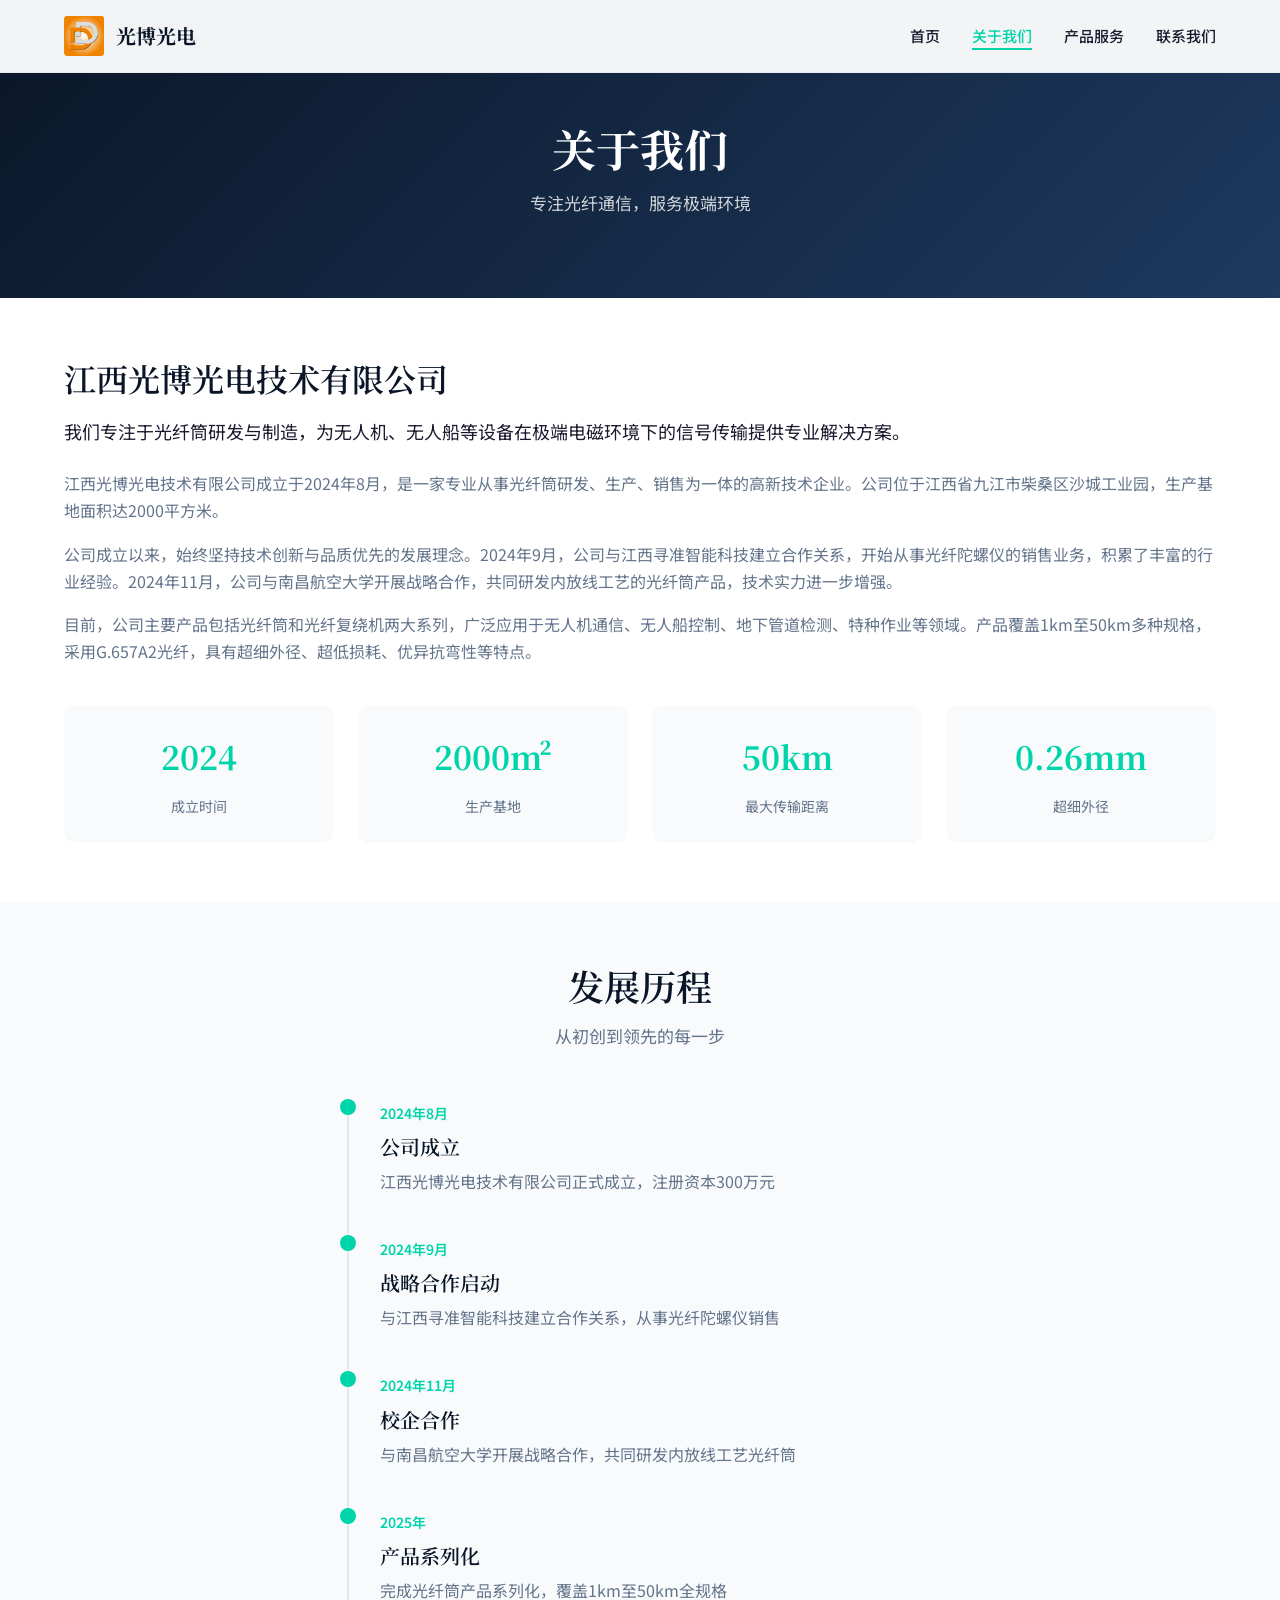
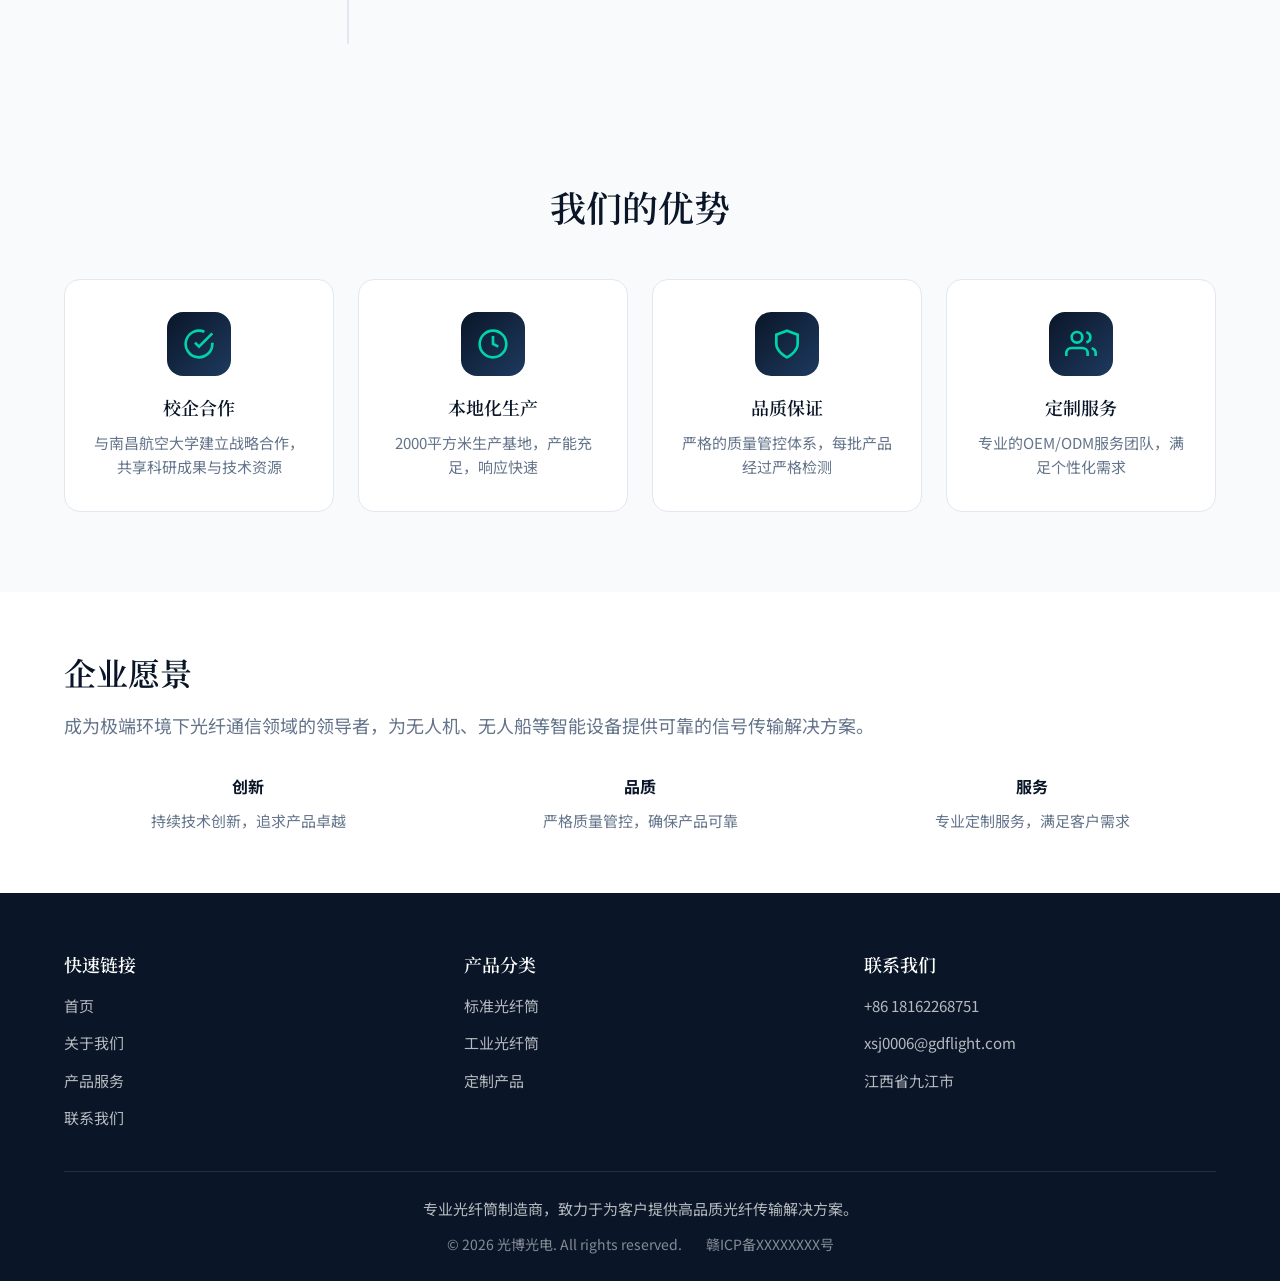
==== about.html @ c202a942 "Initial commit: 初始版本 - 包含首页、关于我们、产品服务、联系我们四个页面" ====
<!DOCTYPE html>
<html lang="zh-CN">
<head>
  <meta charset="UTF-8">
  <meta name="viewport" content="width=device-width, initial-scale=1.0">
  <title>关于我们 - 江西光博光电技术有限公司</title>
  <meta name="description" content="江西光博光电成立于2024年，专注于光纤筒研发制造，与南昌航空大学战略合作">
  <link rel="stylesheet" href="css/styles.css">
  <link rel="preconnect" href="https://fonts.googleapis.com">
  <link rel="preconnect" href="https://fonts.gstatic.com" crossorigin>
  <link href="https://fonts.googleapis.com/css2?family=Noto+Sans+SC:wght@300;400;500;700&family=Noto+Serif+SC:wght@400;600;700&display=swap" rel="stylesheet">
</head>
<body>
  <!-- 导航栏 -->
  <nav class="navbar">
    <div class="container">
      <a href="index.html" class="logo">
        <img src="image/Logo1.png" alt="光博光电" class="logo-img">
        <span class="logo-text">光博光电</span>
      </a>
      <button class="mobile-toggle" aria-label="菜单">
        <span></span>
        <span></span>
        <span></span>
      </button>
      <ul class="nav-menu">
        <li><a href="index.html" class="nav-link">首页</a></li>
        <li><a href="about.html" class="nav-link active">关于我们</a></li>
        <li><a href="products.html" class="nav-link">产品服务</a></li>
        <li><a href="contact.html" class="nav-link">联系我们</a></li>
      </ul>
    </div>
  </nav>

  <!-- 页面头部 -->
  <section class="page-header">
    <div class="container">
      <h1 class="page-title">关于我们</h1>
      <p class="page-subtitle">专注光纤通信，服务极端环境</p>
    </div>
  </section>

  <!-- 公司简介 -->
  <section class="about-intro">
    <div class="container">
      <div class="intro-content">
        <h2>江西光博光电技术有限公司</h2>
        <p class="intro-lead">我们专注于光纤筒研发与制造，为无人机、无人船等设备在极端电磁环境下的信号传输提供专业解决方案。</p>
        <div class="intro-details">
          <p>江西光博光电技术有限公司成立于2024年8月，是一家专业从事光纤筒研发、生产、销售为一体的高新技术企业。公司位于江西省九江市柴桑区沙城工业园，生产基地面积达2000平方米。</p>
          <p>公司成立以来，始终坚持技术创新与品质优先的发展理念。2024年9月，公司与江西寻准智能科技建立合作关系，开始从事光纤陀螺仪的销售业务，积累了丰富的行业经验。2024年11月，公司与南昌航空大学开展战略合作，共同研发内放线工艺的光纤筒产品，技术实力进一步增强。</p>
          <p>目前，公司主要产品包括光纤筒和光纤复绕机两大系列，广泛应用于无人机通信、无人船控制、地下管道检测、特种作业等领域。产品覆盖1km至50km多种规格，采用G.657A2光纤，具有超细外径、超低损耗、优异抗弯性等特点。</p>
        </div>
      </div>
      <div class="intro-stats">
        <div class="stat-item">
          <span class="stat-value">2024</span>
          <span class="stat-label">成立时间</span>
        </div>
        <div class="stat-item">
          <span class="stat-value">2000m²</span>
          <span class="stat-label">生产基地</span>
        </div>
        <div class="stat-item">
          <span class="stat-value">50km</span>
          <span class="stat-label">最大传输距离</span>
        </div>
        <div class="stat-item">
          <span class="stat-value">0.26mm</span>
          <span class="stat-label">超细外径</span>
        </div>
      </div>
    </div>
  </section>

  <!-- 发展历程 -->
  <section class="timeline">
    <div class="container">
      <div class="section-header">
        <h2 class="section-title">发展历程</h2>
        <p class="section-subtitle">从初创到领先的每一步</p>
      </div>
      <div class="timeline-wrapper">
        <div class="timeline-item">
          <div class="timeline-dot"></div>
          <div class="timeline-content">
            <span class="timeline-date">2024年8月</span>
            <h3>公司成立</h3>
            <p>江西光博光电技术有限公司正式成立，注册资本300万元</p>
          </div>
        </div>
        <div class="timeline-item">
          <div class="timeline-dot"></div>
          <div class="timeline-content">
            <span class="timeline-date">2024年9月</span>
            <h3>战略合作启动</h3>
            <p>与江西寻准智能科技建立合作关系，从事光纤陀螺仪销售</p>
          </div>
        </div>
        <div class="timeline-item">
          <div class="timeline-dot"></div>
          <div class="timeline-content">
            <span class="timeline-date">2024年11月</span>
            <h3>校企合作</h3>
            <p>与南昌航空大学开展战略合作，共同研发内放线工艺光纤筒</p>
          </div>
        </div>
        <div class="timeline-item">
          <div class="timeline-dot"></div>
          <div class="timeline-content">
            <span class="timeline-date">2025年</span>
            <h3>产品系列化</h3>
            <p>完成光纤筒产品系列化，覆盖1km至50km全规格</p>
          </div>
        </div>
      </div>
    </div>
  </section>

  <!-- 核心优势 -->
  <section class="about-features">
    <div class="container">
      <div class="section-header">
        <h2 class="section-title">我们的优势</h2>
      </div>
      <div class="features-grid">
        <div class="feature-card animate-on-scroll">
          <div class="feature-icon">
            <svg xmlns="http://www.w3.org/2000/svg" viewBox="0 0 24 24" fill="none" stroke="currentColor" stroke-width="2">
              <path d="M22 11.08V12a10 10 0 1 1-5.93-9.14"></path>
              <polyline points="22 4 12 14.01 9 11.01"></polyline>
            </svg>
          </div>
          <h3 class="feature-title">校企合作</h3>
          <p class="feature-desc">与南昌航空大学建立战略合作，共享科研成果与技术资源</p>
        </div>
        <div class="feature-card animate-on-scroll animate-delay-1">
          <div class="feature-icon">
            <svg xmlns="http://www.w3.org/2000/svg" viewBox="0 0 24 24" fill="none" stroke="currentColor" stroke-width="2">
              <circle cx="12" cy="12" r="10"></circle>
              <path d="M12 6v6l4 2"></path>
            </svg>
          </div>
          <h3 class="feature-title">本地化生产</h3>
          <p class="feature-desc">2000平方米生产基地，产能充足，响应快速</p>
        </div>
        <div class="feature-card animate-on-scroll animate-delay-2">
          <div class="feature-icon">
            <svg xmlns="http://www.w3.org/2000/svg" viewBox="0 0 24 24" fill="none" stroke="currentColor" stroke-width="2">
              <path d="M12 22s8-4 8-10V5l-8-3-8 3v7c0 6 8 10 8 10z"></path>
            </svg>
          </div>
          <h3 class="feature-title">品质保证</h3>
          <p class="feature-desc">严格的质量管控体系，每批产品经过严格检测</p>
        </div>
        <div class="feature-card animate-on-scroll animate-delay-3">
          <div class="feature-icon">
            <svg xmlns="http://www.w3.org/2000/svg" viewBox="0 0 24 24" fill="none" stroke="currentColor" stroke-width="2">
              <path d="M17 21v-2a4 4 0 0 0-4-4H5a4 4 0 0 0-4 4v2"></path>
              <circle cx="9" cy="7" r="4"></circle>
              <path d="M23 21v-2a4 4 0 0 0-3-3.87"></path>
              <path d="M16 3.13a4 4 0 0 1 0 7.75"></path>
            </svg>
          </div>
          <h3 class="feature-title">定制服务</h3>
          <p class="feature-desc">专业的OEM/ODM服务团队，满足个性化需求</p>
        </div>
      </div>
    </div>
  </section>

  <!-- 企业愿景 -->
  <section class="vision">
    <div class="container">
      <div class="vision-content">
        <h2>企业愿景</h2>
        <p>成为极端环境下光纤通信领域的领导者，为无人机、无人船等智能设备提供可靠的信号传输解决方案。</p>
        <div class="vision-values">
          <div class="value-item">
            <span class="value-icon">创新</span>
            <p>持续技术创新，追求产品卓越</p>
          </div>
          <div class="value-item">
            <span class="value-icon">品质</span>
            <p>严格质量管控，确保产品可靠</p>
          </div>
          <div class="value-item">
            <span class="value-icon">服务</span>
            <p>专业定制服务，满足客户需求</p>
          </div>
        </div>
      </div>
    </div>
  </section>

  <!-- 页脚 -->
  <footer class="footer">
    <div class="container">
      <div class="footer-content">
        <div class="footer-col">
          <h4 class="footer-title">快速链接</h4>
          <div class="footer-links">
            <a href="index.html">首页</a>
            <a href="about.html">关于我们</a>
            <a href="products.html">产品服务</a>
            <a href="contact.html">联系我们</a>
          </div>
        </div>
        <div class="footer-col">
          <h4 class="footer-title">产品分类</h4>
          <div class="footer-links">
            <a href="products.html">标准光纤筒</a>
            <a href="products.html">工业光纤筒</a>
            <a href="products.html">定制产品</a>
          </div>
        </div>
        <div class="footer-col">
          <h4 class="footer-title">联系我们</h4>
          <div class="footer-links">
            <a href="tel:+8618162268751">+86 18162268751</a>
            <a href="mailto:xsj0006@gdflight.com">xsj0006@gdflight.com</a>
            <span>江西省九江市</span>
          </div>
        </div>
      </div>
      <div class="footer-bottom">
        <div class="footer-desc-full">专业光纤筒制造商，致力于为客户提供高品质光纤传输解决方案。</div>
        <div class="footer-copyright">
          <span>&copy; 2026 光博光电. All rights reserved.</span>
          <span>赣ICP备XXXXXXXX号</span>
        </div>
      </div>
    </div>
  </footer>

  <script src="js/main.js"></script>
</body>
</html>
---- css/styles.css ----
/* 光博光电企业官网 - 全局样式 */
html {
  scroll-behavior: smooth;
}

:root {
  /* 色彩系统 */
  --color-primary: #0A1628;
  --color-secondary: #1E3A5F;
  --color-accent: #00D4AA;
  --color-accent-hover: #00B894;
  --color-bg: #F8FAFC;
  --color-white: #FFFFFF;
  --color-text: #1A1A2E;
  --color-text-secondary: #64748B;
  --color-border: #E2E8F0;
  
  /* 字体 */
  --font-heading: "Noto Ser SC", "Noto Serif SC", serif;
  --font-body: "Noto Sans SC", "Noto Sans SC", sans-serif;
  --font-en: "Outfit", sans-serif;
  
  /* 间距 */
  --spacing-xs: 8px;
  --spacing-sm: 16px;
  --spacing-md: 24px;
  --spacing-lg: 48px;
  --spacing-xl: 80px;
  
  /* 阴影 */
  --shadow-sm: 0 2px 8px rgba(10, 22, 40, 0.06);
  --shadow-md: 0 4px 24px rgba(10, 22, 40, 0.08);
  --shadow-lg: 0 8px 40px rgba(10, 22, 40, 0.12);
  
  /* 过渡 */
  --transition: all 0.3s ease;
}

/* 基础样式 */
* {
  margin: 0;
  padding: 0;
  box-sizing: border-box;
}

body {
  font-family: var(--font-body);
  font-size: 16px;
  line-height: 1.7;
  color: var(--color-text);
  background: var(--color-bg);
  -webkit-font-smoothing: antialiased;
  -moz-osx-font-smoothing: grayscale;
}

h1, h2, h3, h4, h5, h6 {
  font-family: var(--font-heading);
  font-weight: 600;
  line-height: 1.3;
}

a {
  text-decoration: none;
  color: inherit;
  transition: var(--transition);
}

ul {
  list-style: none;
}

img {
  max-width: 100%;
  height: auto;
}

/* 容器 */
.container {
  max-width: 1200px;
  margin: 0 auto;
  padding: 0 24px;
}

/* 导航栏 */
.navbar {
  position: fixed;
  top: 0;
  left: 0;
  right: 0;
  z-index: 1000;
  background: rgba(255, 255, 255, 0.95);
  backdrop-filter: blur(12px);
  -webkit-backdrop-filter: blur(12px);
  border-bottom: 1px solid rgba(226, 232, 240, 0.5);
  transition: var(--transition);
}

.navbar.scrolled {
  background: rgba(255, 255, 255, 0.98);
  box-shadow: var(--shadow-sm);
}

.navbar .container {
  display: flex;
  align-items: center;
  justify-content: space-between;
  height: 72px;
}

.logo {
  display: flex;
  align-items: center;
  gap: 12px;
}

.logo-img {
  width: 40px;
  height: 40px;
  object-fit: contain;
}

.logo-text {
  font-family: var(--font-heading);
  font-size: 1.25rem;
  font-weight: 700;
  color: var(--color-primary);
}

.nav-menu {
  display: flex;
  align-items: center;
  gap: 32px;
}

.nav-link {
  font-size: 0.9375rem;
  font-weight: 500;
  color: var(--color-text);
  position: relative;
  transition: var(--transition);
}

.nav-link::after {
  content: '';
  position: absolute;
  bottom: -4px;
  left: 0;
  width: 0;
  height: 2px;
  background: var(--color-accent);
  transition: var(--transition);
}

.nav-link:hover,
.nav-link.active {
  color: var(--color-accent);
}

.nav-link.active::after {
  width: 100%;
}

.mobile-toggle {
  display: none;
  flex-direction: column;
  gap: 5px;
  padding: 8px;
  background: none;
  border: none;
  cursor: pointer;
}

.mobile-toggle span {
  display: block;
  width: 24px;
  height: 2px;
  background: var(--color-text);
  transition: var(--transition);
}

/* 英雄区 */
.hero {
  position: relative;
  min-height: 100vh;
  display: flex;
  align-items: center;
  justify-content: center;
  background: linear-gradient(135deg, var(--color-primary) 0%, var(--color-secondary) 100%);
  overflow: hidden;
  padding-top: 72px;
}

.hero-bg {
  position: absolute;
  top: 0;
  left: 0;
  width: 100%;
  height: 100%;
  background-image: url("data:image/svg+xml,%3Csvg xmlns='http://www.w3.org/2000/svg' viewBox='0 0 100 100'%3E%3Ccircle cx='50' cy='50' r='1' fill='rgba(0,212,170,0.1)'/%3E%3C/svg%3E");
  background-size: 50px 50px;
  opacity: 0.5;
}

.hero .container {
  position: relative;
  z-index: 1;
  text-align: center;
}

.hero-title {
  font-family: var(--font-heading);
  font-size: 3.5rem;
  font-weight: 700;
  color: var(--color-white);
  margin-bottom: 24px;
  line-height: 1.2;
}

.hero-title span {
  color: var(--color-accent);
}

.hero-subtitle {
  font-size: 1.125rem;
  color: rgba(255, 255, 255, 0.8);
  margin-bottom: 40px;
  max-width: 600px;
  margin-left: auto;
  margin-right: auto;
}

.hero-btns {
  display: flex;
  gap: 16px;
  justify-content: center;
}

/* 按钮 */
.btn {
  display: inline-block;
  padding: 14px 32px;
  font-size: 1rem;
  font-weight: 500;
  border-radius: 8px;
  cursor: pointer;
  transition: var(--transition);
  font-family: var(--font-body);
}

.btn-primary {
  background: var(--color-accent);
  color: var(--color-white);
  border: 2px solid var(--color-accent);
}

.btn-primary:hover {
  background: var(--color-accent-hover);
  border-color: var(--color-accent-hover);
}

.btn-outline {
  background: transparent;
  color: var(--color-white);
  border: 2px solid var(--color-white);
}

.btn-outline:hover {
  background: var(--color-white);
  color: var(--color-primary);
}

/* Section 通用样式 */
section {
  padding: 80px 0;
}

.page-header {
  padding: 120px 0 80px;
  background: linear-gradient(135deg, var(--color-primary) 0%, var(--color-secondary) 100%);
  text-align: center;
}

.page-title {
  font-family: var(--font-heading);
  font-size: 2.75rem;
  font-weight: 700;
  color: var(--color-white);
  margin-bottom: 12px;
}

.page-subtitle {
  font-size: 1.0625rem;
  color: rgba(255, 255, 255, 0.8);
}

.section-header {
  text-align: center;
  margin-bottom: 48px;
}

.section-title {
  font-family: var(--font-heading);
  font-size: 2.25rem;
  color: var(--color-primary);
  margin-bottom: 12px;
}

.section-subtitle {
  font-size: 1.0625rem;
  color: var(--color-text-secondary);
}

/* 产品参数区 */
.specs-section {
  background: var(--color-white);
  padding: 60px 0;
}

.specs-grid {
  display: grid;
  grid-template-columns: repeat(4, 1fr);
  gap: 24px;
}

.spec-card {
  background: var(--color-bg);
  padding: 32px 24px;
  border-radius: 12px;
  text-align: center;
  border: 1px solid var(--color-border);
}

.spec-icon {
  width: 48px;
  height: 48px;
  margin: 0 auto 16px;
  background: linear-gradient(135deg, var(--color-accent), var(--color-accent-hover));
  border-radius: 12px;
  display: flex;
  align-items: center;
  justify-content: center;
}

.spec-icon svg {
  width: 24px;
  height: 24px;
  stroke: var(--color-white);
}

.spec-label {
  display: block;
  font-size: 0.875rem;
  color: var(--color-text-secondary);
  margin-bottom: 8px;
}

.spec-value {
  display: block;
  font-family: var(--font-heading);
  font-size: 1.5rem;
  color: var(--color-primary);
  font-weight: 600;
}

/* 核心优势 */
.features {
  background: var(--color-bg);
  padding: 80px 0;
}

.features .container {
  max-width: 1200px;
  margin: 0 auto;
  padding: 0 24px;
}

.features-section {
  background: var(--color-bg);
}

.features-grid {
  display: grid;
  grid-template-columns: repeat(4, 1fr);
  gap: 24px;
}

.feature-card {
  background: var(--color-white);
  padding: 32px 24px;
  border-radius: 16px;
  text-align: center;
  border: 1px solid var(--color-border);
  transition: var(--transition);
}

.feature-card:hover {
  transform: translateY(-4px);
  box-shadow: var(--shadow-md);
}

.feature-icon {
  width: 64px;
  height: 64px;
  margin: 0 auto 20px;
  background: linear-gradient(135deg, var(--color-primary), var(--color-secondary));
  border-radius: 16px;
  display: flex;
  align-items: center;
  justify-content: center;
}

.feature-icon svg {
  width: 32px;
  height: 32px;
  stroke: var(--color-accent);
}

.feature-title {
  font-family: var(--font-heading);
  font-size: 1.125rem;
  color: var(--color-primary);
  margin-bottom: 12px;
}

.feature-desc {
  font-size: 0.9375rem;
  color: var(--color-text-secondary);
  line-height: 1.6;
}

/* 产品系列 */
.products-section {
  background: var(--color-white);
  padding: 80px 0;
}

.products-section .container {
  max-width: 1200px;
  margin: 0 auto;
  padding: 0 24px;
}

.product-grid {
  display: grid;
  grid-template-columns: repeat(3, 1fr);
  gap: 24px;
}

.product-card {
  background: var(--color-bg);
  border-radius: 16px;
  overflow: hidden;
  border: 1px solid var(--color-border);
  transition: var(--transition);
}

.product-card:hover {
  box-shadow: var(--shadow-md);
  transform: translateY(-4px);
}

/* 产品过滤 */
.products-filter {
  background: var(--color-white);
  padding: 24px 0;
  border-bottom: 1px solid var(--color-border);
}

.filter-buttons {
  display: flex;
  gap: 12px;
  justify-content: center;
  flex-wrap: wrap;
}

.filter-btn {
  padding: 10px 24px;
  font-size: 0.9375rem;
  font-weight: 500;
  color: var(--color-text);
  background: var(--color-bg);
  border: 2px solid var(--color-border);
  border-radius: 8px;
  cursor: pointer;
  transition: var(--transition);
}

.filter-btn:hover,
.filter-btn.active {
  color: var(--color-white);
  background: var(--color-accent);
  border-color: var(--color-accent);
}

/* 产品内容 */
.products-content {
  background: var(--color-white);
  padding: 60px 0;
}

.product-category {
  margin-bottom: 60px;
}

.category-title {
  font-family: var(--font-heading);
  font-size: 1.75rem;
  color: var(--color-primary);
  margin-bottom: 8px;
}

.category-desc {
  font-size: 1rem;
  color: var(--color-text-secondary);
  margin-bottom: 32px;
}

/* 规格表格 */
.spec-table-wrapper {
  overflow-x: auto;
  margin-bottom: 32px;
}

.spec-table {
  width: 100%;
  border-collapse: collapse;
  background: var(--color-bg);
  border-radius: 12px;
  overflow: hidden;
}

.spec-table th,
.spec-table td {
  padding: 16px 20px;
  text-align: left;
  border-bottom: 1px solid var(--color-border);
}

.spec-table th {
  font-weight: 600;
  color: var(--color-primary);
  background: var(--color-white);
}

.spec-table td {
  color: var(--color-text);
}

.spec-table tr:last-child td {
  border-bottom: none;
}

.spec-table tr:hover td {
  background: rgba(0, 212, 170, 0.05);
}

/* 产品特性 */
.product-features {
  display: flex;
  gap: 24px;
  flex-wrap: wrap;
}

.feature-item {
  display: flex;
  flex-direction: column;
  gap: 4px;
  padding: 16px 24px;
  background: var(--color-bg);
  border-radius: 8px;
}

.feature-label {
  font-size: 0.8125rem;
  color: var(--color-text-secondary);
}

.feature-value {
  font-size: 0.9375rem;
  font-weight: 600;
  color: var(--color-primary);
}

/* 光端机 */
.terminal-grid {
  display: grid;
  grid-template-columns: repeat(3, 1fr);
  gap: 24px;
}

.terminal-card {
  background: var(--color-bg);
  border-radius: 16px;
  padding: 32px;
  text-align: center;
  border: 1px solid var(--color-border);
  transition: var(--transition);
}

.terminal-card:hover {
  transform: translateY(-4px);
  box-shadow: var(--shadow-md);
}

.terminal-image {
  width: 120px;
  height: 120px;
  margin: 0 auto 24px;
  background: linear-gradient(135deg, var(--color-primary), var(--color-secondary));
  border-radius: 16px;
  display: flex;
  align-items: center;
  justify-content: center;
}

.terminal-image svg {
  width: 48px;
  height: 48px;
  stroke: var(--color-accent);
}

.terminal-card h3 {
  font-family: var(--font-heading);
  font-size: 1.25rem;
  color: var(--color-primary);
  margin-bottom: 16px;
}

.terminal-specs {
  list-style: none;
  text-align: left;
}

.terminal-specs li {
  font-size: 0.9375rem;
  color: var(--color-text-secondary);
  padding: 8px 0;
  border-bottom: 1px solid var(--color-border);
  padding-left: 20px;
  position: relative;
}

.terminal-specs li::before {
  content: '';
  position: absolute;
  left: 0;
  top: 50%;
  transform: translateY(-50%);
  width: 8px;
  height: 8px;
  background: var(--color-accent);
  border-radius: 50%;
}

.terminal-specs li:last-child {
  border-bottom: none;
}

/* 定制服务 */
.custom-services {
  display: grid;
  grid-template-columns: repeat(3, 1fr);
  gap: 24px;
}

.custom-card {
  background: var(--color-bg);
  border-radius: 16px;
  padding: 32px;
  border: 1px solid var(--color-border);
}

.custom-card h3 {
  font-family: var(--font-heading);
  font-size: 1.25rem;
  color: var(--color-primary);
  margin-bottom: 24px;
}

.custom-options {
  display: flex;
  flex-direction: column;
  gap: 16px;
}

.option-item {
  display: flex;
  flex-direction: column;
  gap: 4px;
}

.option-name {
  font-weight: 600;
  color: var(--color-primary);
}

.option-desc {
  font-size: 0.875rem;
  color: var(--color-text-secondary);
}

.odm-service {
  background: linear-gradient(135deg, var(--color-primary), var(--color-secondary));
  border-radius: 16px;
  padding: 40px;
  color: var(--color-white);
  margin-top: 40px;
}

.odm-service h3 {
  font-family: var(--font-heading);
  font-size: 1.5rem;
  margin-bottom: 16px;
}

.odm-service p {
  margin-bottom: 16px;
  opacity: 0.9;
}

.odm-service ul {
  list-style: none;
}

.odm-service li {
  padding: 8px 0;
  padding-left: 24px;
  position: relative;
}

.odm-service li::before {
  content: '';
  position: absolute;
  left: 0;
  top: 50%;
  transform: translateY(-50%);
  width: 8px;
  height: 8px;
  background: var(--color-accent);
  border-radius: 50%;
}

/* 关于我们页面 */
.about-intro {
  background: var(--color-white);
  padding: 60px 0;
}

.intro-content h2 {
  font-family: var(--font-heading);
  font-size: 2rem;
  color: var(--color-primary);
  margin-bottom: 16px;
}

.intro-lead {
  font-size: 1.125rem;
  color: var(--color-text);
  margin-bottom: 24px;
}

.intro-details p {
  color: var(--color-text-secondary);
  margin-bottom: 16px;
}

.intro-stats {
  display: grid;
  grid-template-columns: repeat(4, 1fr);
  gap: 24px;
  margin-top: 40px;
}

.stat-item {
  text-align: center;
  padding: 24px;
  background: var(--color-bg);
  border-radius: 12px;
}

.stat-value {
  display: block;
  font-family: var(--font-heading);
  font-size: 2rem;
  font-weight: 700;
  color: var(--color-accent);
  margin-bottom: 8px;
}

.stat-label {
  font-size: 0.875rem;
  color: var(--color-text-secondary);
}

/* 发展历程 */
.timeline {
  background: var(--color-bg);
  padding: 60px 0;
}

.timeline-wrapper {
  position: relative;
  max-width: 600px;
  margin: 0 auto;
}

.timeline-item {
  position: relative;
  padding-left: 40px;
  padding-bottom: 40px;
}

.timeline-dot {
  position: absolute;
  left: 0;
  top: 0;
  width: 16px;
  height: 16px;
  background: var(--color-accent);
  border-radius: 50%;
  z-index: 1;
}

.timeline-wrapper::before {
  content: '';
  position: absolute;
  left: 7px;
  top: 0;
  bottom: 0;
  width: 2px;
  background: var(--color-border);
}

.timeline-date {
  font-size: 0.875rem;
  color: var(--color-accent);
  font-weight: 600;
}

.timeline-content h3 {
  font-family: var(--font-heading);
  font-size: 1.25rem;
  color: var(--color-primary);
  margin: 8px 0;
}

.timeline-content p {
  color: var(--color-text-secondary);
}

/* 企业愿景 */
.vision {
  background: var(--color-white);
  padding: 60px 0;
}

.vision-content h2 {
  font-family: var(--font-heading);
  font-size: 2rem;
  color: var(--color-primary);
  margin-bottom: 16px;
}

.vision-content > p {
  font-size: 1.125rem;
  color: var(--color-text-secondary);
  margin-bottom: 32px;
}

.vision-values {
  display: grid;
  grid-template-columns: repeat(3, 1fr);
  gap: 24px;
}

.value-item {
  text-align: center;
}

.value-icon {
  display: inline-block;
  font-size: 1rem;
  font-weight: 700;
  color: var(--color-primary);
  margin-bottom: 8px;
}

.value-item p {
  color: var(--color-text-secondary);
  font-size: 0.9375rem;
}

/* 联系页面 */
.contact-section {
  padding: 60px 0;
  background: var(--color-bg);
}

.contact-grid {
  display: grid;
  grid-template-columns: repeat(3, 1fr);
  gap: 24px;
  margin-bottom: 48px;
}

.contact-card {
  background: var(--color-white);
  padding: 32px;
  border-radius: 16px;
  text-align: center;
  box-shadow: var(--shadow-sm);
  transition: var(--transition);
}

.contact-card:hover {
  transform: translateY(-4px);
  box-shadow: var(--shadow-md);
}

.contact-icon {
  width: 60px;
  height: 60px;
  margin: 0 auto 16px;
  background: linear-gradient(135deg, var(--color-accent), var(--color-accent-hover));
  border-radius: 12px;
  display: flex;
  align-items: center;
  justify-content: center;
}

.contact-icon svg {
  width: 28px;
  height: 28px;
  stroke: var(--color-primary);
}

.contact-label {
  font-size: 0.875rem;
  color: var(--color-text-secondary);
  margin-bottom: 6px;
}

.contact-value {
  font-size: 1.0625rem;
  font-weight: 600;
  color: var(--color-primary);
}

.contact-value a:hover {
  color: var(--color-accent);
}

/* 表单区域 */
.form-section {
  padding: 60px 0;
  background: var(--color-white);
}

.form-content {
  display: grid;
  grid-template-columns: 1fr 1.2fr;
  gap: 48px;
}

.form-info h2 {
  font-family: var(--font-heading);
  font-size: 2rem;
  font-weight: 700;
  color: var(--color-primary);
  margin-bottom: 24px;
}

.form-info p {
  font-size: 1rem;
  color: var(--color-text-secondary);
  line-height: 1.8;
  margin-bottom: 24px;
}

.form-info ul {
  list-style: none;
}

.form-info li {
  display: flex;
  align-items: flex-start;
  gap: 10px;
  font-size: 0.9375rem;
  color: var(--color-text-secondary);
  margin-bottom: 16px;
}

.form-info li svg {
  width: 20px;
  height: 20px;
  stroke: var(--color-accent);
  flex-shrink: 0;
  margin-top: 2px;
}

.contact-form {
  background: var(--color-bg);
  padding: 32px;
  border-radius: 16px;
}

.form-group {
  margin-bottom: 20px;
}

.form-label {
  display: block;
  font-size: 0.9375rem;
  font-weight: 600;
  color: var(--color-primary);
  margin-bottom: 8px;
}

.form-label span {
  color: #e53e3e;
}

.form-input,
.form-textarea {
  width: 100%;
  padding: 14px 16px;
  font-size: 1rem;
  color: var(--color-text);
  background: var(--color-white);
  border: 2px solid var(--color-border);
  border-radius: 8px;
  transition: var(--transition);
  font-family: var(--font-body);
}

.form-input:focus,
.form-textarea:focus {
  outline: none;
  border-color: var(--color-accent);
}

.form-textarea {
  min-height: 140px;
  resize: vertical;
}

.form-submit {
  width: 100%;
  padding: 16px;
  font-size: 1rem;
  font-weight: 600;
  background: var(--color-accent);
  color: var(--color-primary);
  border: none;
  border-radius: 8px;
  cursor: pointer;
  transition: var(--transition);
}

.form-submit:hover {
  background: var(--color-accent-hover);
}

/* 地图区域 */
.map-section {
  padding: 60px 0;
  background: var(--color-bg);
  text-align: center;
}

.map-placeholder {
  height: 360px;
  background: linear-gradient(135deg, var(--color-primary), var(--color-secondary));
  border-radius: 16px;
  display: flex;
  align-items: center;
  justify-content: center;
  position: relative;
  overflow: hidden;
}

.map-placeholder svg {
  width: 80px;
  height: 80px;
  stroke: var(--color-accent);
  opacity: 0.7;
  position: relative;
  z-index: 1;
}

.map-text {
  position: relative;
  z-index: 1;
  text-align: center;
}

.map-text p {
  font-size: 1rem;
  color: rgba(255, 255, 255, 0.9);
  margin-top: 12px;
}

.product-image {
  height: 200px;
  background: linear-gradient(135deg, var(--color-primary), var(--color-secondary));
  display: flex;
  align-items: center;
  justify-content: center;
}

.product-image svg {
  width: 64px;
  height: 64px;
  stroke: var(--color-accent);
  opacity: 0.8;
}

.product-info {
  padding: 24px;
}

.product-info h3 {
  font-family: var(--font-heading);
  font-size: 1.25rem;
  color: var(--color-primary);
  margin-bottom: 8px;
}

.product-info p {
  font-size: 0.9375rem;
  color: var(--color-text-secondary);
}

/* 应用场景 */
.applications-section {
  background: var(--color-bg);
  padding: 80px 0;
}

.applications-section .container {
  max-width: 1200px;
  margin: 0 auto;
  padding: 0 24px;
}

.app-grid {
  display: grid;
  grid-template-columns: repeat(4, 1fr);
  gap: 24px;
}

.app-item {
  position: relative;
  height: 240px;
  border-radius: 16px;
  overflow: hidden;
  display: flex;
  align-items: flex-end;
  padding: 24px;
  background: linear-gradient(135deg, var(--color-primary), var(--color-secondary));
  transition: var(--transition);
}

.app-item::before {
  content: '';
  position: absolute;
  top: 0;
  left: 0;
  right: 0;
  bottom: 0;
  background: linear-gradient(to top, rgba(10, 22, 40, 0.9), transparent);
}

.app-item .app-content {
  position: relative;
  z-index: 1;
}

.app-item h3 {
  font-family: var(--font-heading);
  font-size: 1.375rem;
  color: var(--color-white);
  margin-bottom: 8px;
}

.app-item p {
  font-size: 0.9375rem;
  color: rgba(255, 255, 255, 0.7);
}

.app-icon {
  width: 48px;
  height: 48px;
  margin-bottom: 16px;
}

.app-icon svg {
  width: 48px;
  height: 48px;
  stroke: var(--color-accent);
}

/* CTA 区 */
.cta {
  background: linear-gradient(135deg, var(--color-primary), var(--color-secondary));
  color: var(--color-white);
  text-align: center;
}

.cta h2 {
  font-family: var(--font-heading);
  font-size: 2.25rem;
  margin-bottom: 16px;
}

.cta p {
  font-size: 1.0625rem;
  opacity: 0.9;
  margin-bottom: 32px;
}

/* 页脚标题 */
.footer-title {
  font-family: var(--font-heading);
  font-size: 1.125rem;
  margin-bottom: 16px;
  color: var(--color-white);
}

.cta-title {
  font-family: var(--font-heading);
  font-size: 2.25rem;
  margin-bottom: 16px;
  color: var(--color-white);
}

.cta .btn-outline {
  border-color: var(--color-white);
  color: var(--color-white);
}

.cta .btn-outline:hover {
  background: var(--color-white);
  color: var(--color-primary);
}

/* 页脚 */
.footer {
  background: var(--color-primary);
  color: var(--color-white);
  padding: 60px 0 0;
}

.footer-content {
  display: grid;
  grid-template-columns: repeat(3, 1fr);
  gap: 48px;
  margin-bottom: 40px;
}

.footer-col h4 {
  font-family: var(--font-heading);
  font-size: 1.125rem;
  margin-bottom: 16px;
}

.footer-col .footer-links {
  display: flex;
  flex-direction: column;
  gap: 12px;
}

.footer-col .footer-links a,
.footer-col .footer-links span {
  font-size: 0.9375rem;
  color: rgba(255, 255, 255, 0.7);
}

.footer-col .footer-links a:hover {
  color: var(--color-accent);
}

.footer-bottom {
  border-top: 1px solid rgba(255, 255, 255, 0.1);
  padding: 24px 0;
  text-align: center;
}

.footer-desc-full {
  font-size: 0.9375rem;
  color: rgba(255, 255, 255, 0.7);
  margin-bottom: 12px;
}

.footer-copyright {
  display: flex;
  justify-content: center;
  gap: 24px;
}

.footer-copyright span {
  font-size: 0.875rem;
  color: rgba(255, 255, 255, 0.5);
}

/* 动画 */
.animate-on-scroll {
  opacity: 1;
  transform: translateY(0);
  transition: opacity 0.6s ease, transform 0.6s ease;
}

.animate-on-scroll.animated {
  opacity: 1;
  transform: translateY(0);
}

.animate-delay-1 { transition-delay: 0.1s; }
.animate-delay-2 { transition-delay: 0.2s; }
.animate-delay-3 { transition-delay: 0.3s; }
.animate-delay-4 { transition-delay: 0.4s; }

/* 响应式 */
@media (max-width: 1024px) {
  .specs-grid,
  .features-grid {
    grid-template-columns: repeat(2, 1fr);
  }
  
  .product-grid,
  .app-grid {
    grid-template-columns: repeat(2, 1fr);
  }
  
  .footer-content {
    grid-template-columns: repeat(2, 1fr);
  }
}

@media (max-width: 768px) {
  .hero-title {
    font-size: 2.5rem;
  }
  
  .mobile-toggle {
    display: flex;
  }
  
  .nav-menu {
    display: none;
    position: absolute;
    top: 72px;
    left: 0;
    right: 0;
    background: var(--color-white);
    flex-direction: column;
    padding: 24px;
    gap: 16px;
    border-bottom: 1px solid var(--color-border);
  }
  
  .nav-menu.active {
    display: flex;
  }
  
  .specs-grid,
  .features-grid,
  .product-grid,
  .app-grid,
  .footer-content {
    grid-template-columns: 1fr;
  }
  
  .hero-btns {
    flex-direction: column;
    align-items: center;
  }
  
  .footer-copyright {
    flex-direction: column;
    gap: 8px;
  }
}
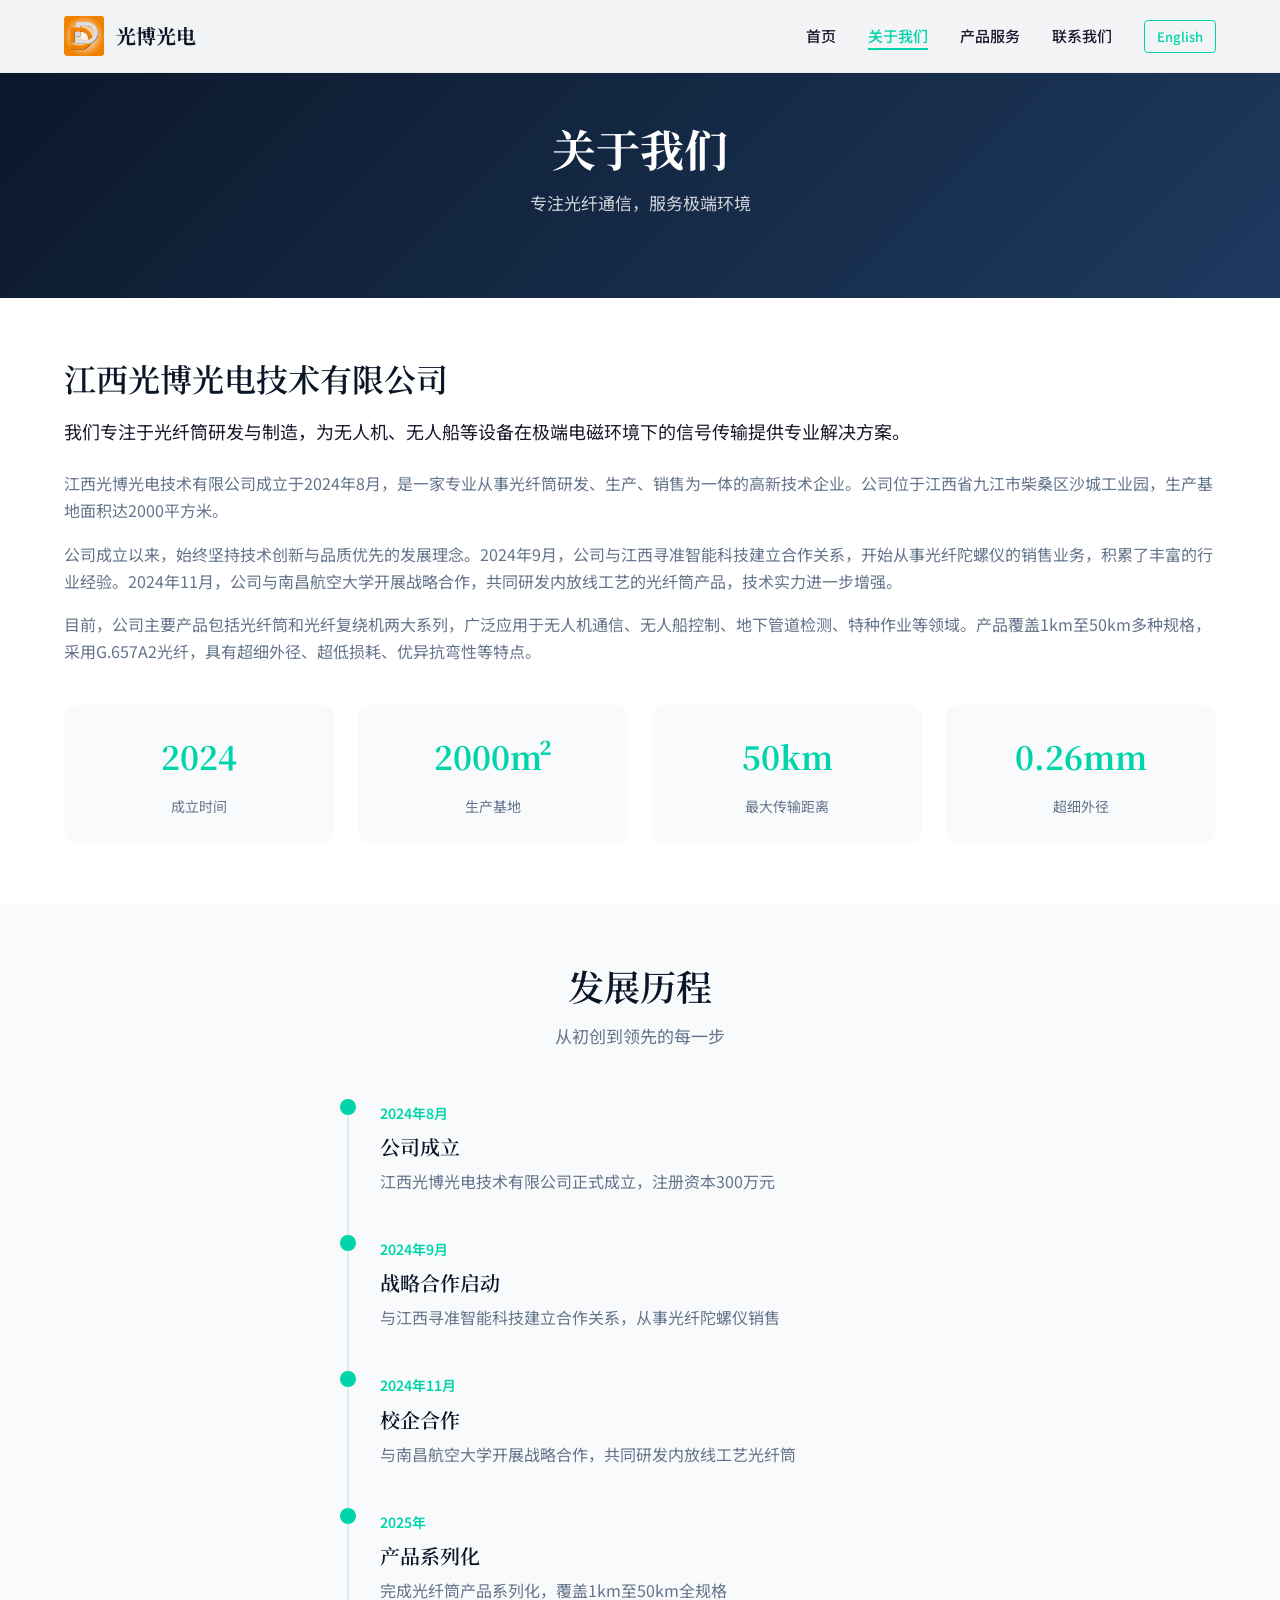
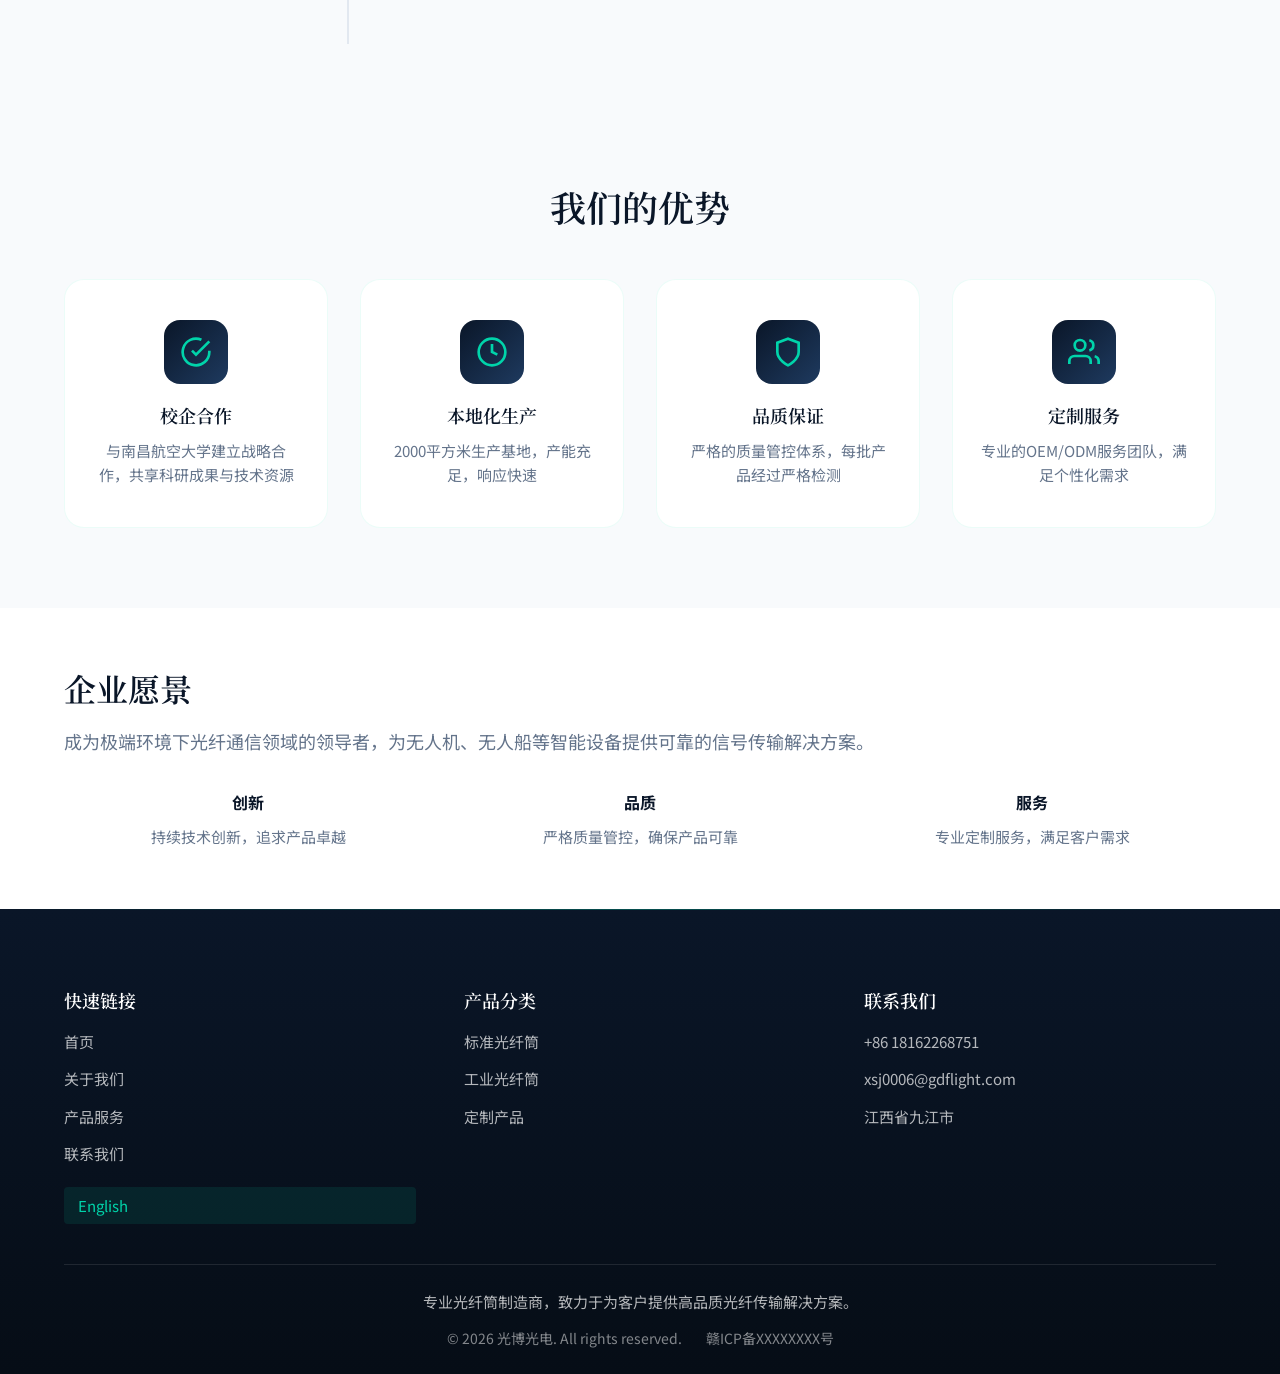
==== commit 5c212538: "优化网站视觉设计并添加中英文双语版本 - 升级CSS样式：英雄区、产品参数、核心优势、产品系列、CTA、页脚 - 添加动态光晕和科技网格背景 - 增强卡片悬停效果和动画 - 新增4个英文版本页面(in" ====
--- a/about.html
+++ b/about.html
@@ -8,7 +8,7 @@
   <link rel="stylesheet" href="css/styles.css">
   <link rel="preconnect" href="https://fonts.googleapis.com">
   <link rel="preconnect" href="https://fonts.gstatic.com" crossorigin>
-  <link href="https://fonts.googleapis.com/css2?family=Noto+Sans+SC:wght@300;400;500;700&family=Noto+Serif+SC:wght@400;600;700&display=swap" rel="stylesheet">
+  <link href="https://fonts.googleapis.com/css2?family=Noto+Sans+SC:wght@300;400;500;700&family=Noto+Serif+SC:wght@400;600;700&family=Outfit:wght@400;500;600;700&display=swap" rel="stylesheet">
 </head>
 <body>
   <!-- 导航栏 -->
@@ -28,6 +28,7 @@
         <li><a href="about.html" class="nav-link active">关于我们</a></li>
         <li><a href="products.html" class="nav-link">产品服务</a></li>
         <li><a href="contact.html" class="nav-link">联系我们</a></li>
+        <li><a href="about_en.html" class="nav-link lang-switch">English</a></li>
       </ul>
     </div>
   </nav>
@@ -204,6 +205,7 @@
             <a href="about.html">关于我们</a>
             <a href="products.html">产品服务</a>
             <a href="contact.html">联系我们</a>
+            <a href="about_en.html" class="lang-link">English</a>
           </div>
         </div>
         <div class="footer-col">
--- a/css/styles.css
+++ b/css/styles.css
@@ -16,8 +16,8 @@
   --color-border: #E2E8F0;
   
   /* 字体 */
-  --font-heading: "Noto Ser SC", "Noto Serif SC", serif;
-  --font-body: "Noto Sans SC", "Noto Sans SC", sans-serif;
+  --font-heading: "Noto Serif SC", serif;
+  --font-body: "Noto Sans SC", sans-serif;
   --font-en: "Outfit", sans-serif;
   
   /* 间距 */
@@ -160,6 +160,19 @@
   width: 100%;
 }
 
+.lang-switch {
+  padding: 6px 12px;
+  border: 1px solid var(--color-accent);
+  border-radius: 4px;
+  font-size: 0.8125rem;
+  color: var(--color-accent) !important;
+}
+
+.lang-switch:hover {
+  background: var(--color-accent);
+  color: var(--color-white) !important;
+}
+
 .mobile-toggle {
   display: none;
   flex-direction: column;
@@ -178,6 +191,18 @@
   transition: var(--transition);
 }
 
+.mobile-toggle.active span:nth-child(1) {
+  transform: rotate(45deg) translate(5px, 5px);
+}
+
+.mobile-toggle.active span:nth-child(2) {
+  opacity: 0;
+}
+
+.mobile-toggle.active span:nth-child(3) {
+  transform: rotate(-45deg) translate(5px, -5px);
+}
+
 /* 英雄区 */
 .hero {
   position: relative;
@@ -185,7 +210,7 @@
   display: flex;
   align-items: center;
   justify-content: center;
-  background: linear-gradient(135deg, var(--color-primary) 0%, var(--color-secondary) 100%);
+  background: linear-gradient(135deg, var(--color-primary) 0%, var(--color-secondary) 50%, #0f2847 100%);
   overflow: hidden;
   padding-top: 72px;
 }
@@ -196,9 +221,44 @@
   left: 0;
   width: 100%;
   height: 100%;
-  background-image: url("data:image/svg+xml,%3Csvg xmlns='http://www.w3.org/2000/svg' viewBox='0 0 100 100'%3E%3Ccircle cx='50' cy='50' r='1' fill='rgba(0,212,170,0.1)'/%3E%3C/svg%3E");
-  background-size: 50px 50px;
-  opacity: 0.5;
+  background-image: 
+    radial-gradient(ellipse 80% 50% at 50% -20%, rgba(0, 212, 170, 0.15), transparent),
+    radial-gradient(ellipse 60% 40% at 80% 50%, rgba(0, 180, 216, 0.1), transparent),
+    url("data:image/svg+xml,%3Csvg xmlns='http://www.w3.org/2000/svg' viewBox='0 0 100 100'%3E%3Ccircle cx='50' cy='50' r='1' fill='rgba(0,212,170,0.15)'/%3E%3C/svg%3E");
+  background-size: 50px 50px, cover, 50px 50px;
+  opacity: 1;
+}
+
+/* 科技网格线 */
+.hero-bg::before {
+  content: '';
+  position: absolute;
+  top: 0;
+  left: 0;
+  right: 0;
+  bottom: 0;
+  background-image: 
+    linear-gradient(rgba(0, 212, 170, 0.03) 1px, transparent 1px),
+    linear-gradient(90deg, rgba(0, 212, 170, 0.03) 1px, transparent 1px);
+  background-size: 60px 60px;
+}
+
+/* 光晕动画 */
+.hero-bg::after {
+  content: '';
+  position: absolute;
+  top: 50%;
+  left: 50%;
+  width: 600px;
+  height: 600px;
+  transform: translate(-50%, -50%);
+  background: radial-gradient(circle, rgba(0, 212, 170, 0.08) 0%, transparent 70%);
+  animation: pulse-glow 8s ease-in-out infinite;
+}
+
+@keyframes pulse-glow {
+  0%, 100% { transform: translate(-50%, -50%) scale(1); opacity: 0.5; }
+  50% { transform: translate(-50%, -50%) scale(1.2); opacity: 0.8; }
 }
 
 .hero .container {
@@ -222,7 +282,7 @@
 
 .hero-subtitle {
   font-size: 1.125rem;
-  color: rgba(255, 255, 255, 0.8);
+  color: rgba(255, 255, 255, 0.9);
   margin-bottom: 40px;
   max-width: 600px;
   margin-left: auto;
@@ -312,8 +372,19 @@
 
 /* 产品参数区 */
 .specs-section {
-  background: var(--color-white);
-  padding: 60px 0;
+  background: linear-gradient(180deg, var(--color-white) 0%, var(--color-bg) 100%);
+  padding: 80px 0;
+  position: relative;
+}
+
+.specs-section::before {
+  content: '';
+  position: absolute;
+  top: 0;
+  left: 0;
+  right: 0;
+  height: 1px;
+  background: linear-gradient(90deg, transparent, var(--color-accent), transparent);
 }
 
 .specs-grid {
@@ -323,11 +394,37 @@
 }
 
 .spec-card {
-  background: var(--color-bg);
-  padding: 32px 24px;
-  border-radius: 12px;
+  background: var(--color-white);
+  padding: 40px 24px;
+  border-radius: 16px;
   text-align: center;
-  border: 1px solid var(--color-border);
+  border: 1px solid rgba(0, 212, 170, 0.1);
+  box-shadow: 0 4px 24px rgba(10, 22, 40, 0.04);
+  transition: all 0.4s cubic-bezier(0.4, 0, 0.2, 1);
+  position: relative;
+  overflow: hidden;
+}
+
+.spec-card::before {
+  content: '';
+  position: absolute;
+  top: 0;
+  left: 0;
+  right: 0;
+  height: 3px;
+  background: linear-gradient(90deg, var(--color-accent), var(--color-accent-hover));
+  transform: scaleX(0);
+  transition: transform 0.4s ease;
+}
+
+.spec-card:hover {
+  transform: translateY(-8px);
+  box-shadow: 0 12px 40px rgba(0, 212, 170, 0.15);
+  border-color: rgba(0, 212, 170, 0.3);
+}
+
+.spec-card:hover::before {
+  transform: scaleX(1);
 }
 
 .spec-icon {
@@ -364,8 +461,8 @@
 
 /* 核心优势 */
 .features {
-  background: var(--color-bg);
-  padding: 80px 0;
+  background: linear-gradient(180deg, var(--color-white) 0%, var(--color-bg) 100%);
+  padding: 100px 0;
 }
 
 .features .container {
@@ -381,21 +478,40 @@
 .features-grid {
   display: grid;
   grid-template-columns: repeat(4, 1fr);
-  gap: 24px;
+  gap: 32px;
 }
 
 .feature-card {
   background: var(--color-white);
-  padding: 32px 24px;
-  border-radius: 16px;
+  padding: 40px 28px;
+  border-radius: 20px;
   text-align: center;
-  border: 1px solid var(--color-border);
-  transition: var(--transition);
+  border: 1px solid rgba(0, 212, 170, 0.08);
+  transition: all 0.4s cubic-bezier(0.4, 0, 0.2, 1);
+  position: relative;
+  overflow: hidden;
+}
+
+.feature-card::after {
+  content: '';
+  position: absolute;
+  bottom: 0;
+  left: 0;
+  right: 0;
+  height: 3px;
+  background: linear-gradient(90deg, var(--color-accent), var(--color-accent-hover));
+  transform: scaleX(0);
+  transition: transform 0.4s ease;
 }
 
 .feature-card:hover {
-  transform: translateY(-4px);
-  box-shadow: var(--shadow-md);
+  transform: translateY(-8px);
+  box-shadow: 0 20px 60px rgba(0, 212, 170, 0.1);
+  border-color: rgba(0, 212, 170, 0.2);
+}
+
+.feature-card:hover::after {
+  transform: scaleX(1);
 }
 
 .feature-icon {
@@ -430,8 +546,8 @@
 
 /* 产品系列 */
 .products-section {
-  background: var(--color-white);
-  padding: 80px 0;
+  background: linear-gradient(180deg, var(--color-bg) 0%, var(--color-white) 100%);
+  padding: 100px 0;
 }
 
 .products-section .container {
@@ -443,20 +559,21 @@
 .product-grid {
   display: grid;
   grid-template-columns: repeat(3, 1fr);
-  gap: 24px;
+  gap: 32px;
 }
 
 .product-card {
-  background: var(--color-bg);
-  border-radius: 16px;
+  background: var(--color-white);
+  border-radius: 20px;
   overflow: hidden;
-  border: 1px solid var(--color-border);
-  transition: var(--transition);
+  border: 1px solid rgba(0, 212, 170, 0.08);
+  transition: all 0.4s cubic-bezier(0.4, 0, 0.2, 1);
 }
 
 .product-card:hover {
-  box-shadow: var(--shadow-md);
-  transform: translateY(-4px);
+  box-shadow: 0 20px 60px rgba(0, 212, 170, 0.12);
+  transform: translateY(-8px);
+  border-color: rgba(0, 212, 170, 0.25);
 }
 
 /* 产品过滤 */
@@ -1101,18 +1218,31 @@
 }
 
 .product-image {
-  height: 200px;
+  height: 220px;
   background: linear-gradient(135deg, var(--color-primary), var(--color-secondary));
   display: flex;
   align-items: center;
   justify-content: center;
+  position: relative;
+  overflow: hidden;
+}
+
+.product-image::after {
+  content: '';
+  position: absolute;
+  top: 0;
+  left: 0;
+  right: 0;
+  bottom: 0;
+  background: linear-gradient(180deg, transparent 50%, rgba(0, 0, 0, 0.3) 100%);
 }
 
 .product-image svg {
   width: 64px;
   height: 64px;
   stroke: var(--color-accent);
-  opacity: 0.8;
+  opacity: 0.9;
+  filter: drop-shadow(0 0 20px rgba(0, 212, 170, 0.5));
 }
 
 .product-info {
@@ -1151,14 +1281,14 @@
 
 .app-item {
   position: relative;
-  height: 240px;
-  border-radius: 16px;
+  height: 280px;
+  border-radius: 20px;
   overflow: hidden;
   display: flex;
   align-items: flex-end;
-  padding: 24px;
+  padding: 28px;
   background: linear-gradient(135deg, var(--color-primary), var(--color-secondary));
-  transition: var(--transition);
+  transition: all 0.4s cubic-bezier(0.4, 0, 0.2, 1);
 }
 
 .app-item::before {
@@ -1171,6 +1301,15 @@
   background: linear-gradient(to top, rgba(10, 22, 40, 0.9), transparent);
 }
 
+.app-item:hover {
+  transform: translateY(-8px) scale(1.02);
+  box-shadow: 0 24px 60px rgba(0, 212, 170, 0.2);
+}
+
+.app-item:hover .app-icon svg {
+  transform: scale(1.1);
+}
+
 .app-item .app-content {
   position: relative;
   z-index: 1;
@@ -1198,25 +1337,48 @@
   width: 48px;
   height: 48px;
   stroke: var(--color-accent);
+  transition: transform 0.4s ease;
 }
 
 /* CTA 区 */
 .cta {
-  background: linear-gradient(135deg, var(--color-primary), var(--color-secondary));
+  background: linear-gradient(135deg, var(--color-primary) 0%, var(--color-secondary) 50%, #0f2847 100%);
   color: var(--color-white);
   text-align: center;
+  position: relative;
+  overflow: hidden;
+}
+
+.cta::before {
+  content: '';
+  position: absolute;
+  top: 0;
+  left: 0;
+  right: 0;
+  bottom: 0;
+  background: 
+    radial-gradient(circle at 20% 50%, rgba(0, 212, 170, 0.1) 0%, transparent 50%),
+    radial-gradient(circle at 80% 50%, rgba(0, 180, 216, 0.08) 0%, transparent 50%);
+}
+
+.cta > .container {
+  position: relative;
+  z-index: 1;
 }
 
 .cta h2 {
   font-family: var(--font-heading);
-  font-size: 2.25rem;
+  font-size: 2.5rem;
   margin-bottom: 16px;
 }
 
 .cta p {
-  font-size: 1.0625rem;
-  opacity: 0.9;
+  font-size: 1.125rem;
+  color: rgba(255, 255, 255, 0.85);
   margin-bottom: 32px;
+  max-width: 600px;
+  margin-left: auto;
+  margin-right: auto;
 }
 
 /* 页脚标题 */
@@ -1246,9 +1408,20 @@
 
 /* 页脚 */
 .footer {
-  background: var(--color-primary);
+  background: linear-gradient(180deg, var(--color-primary) 0%, #060d16 100%);
   color: var(--color-white);
-  padding: 60px 0 0;
+  padding: 80px 0 0;
+  position: relative;
+}
+
+.footer::before {
+  content: '';
+  position: absolute;
+  top: 0;
+  left: 0;
+  right: 0;
+  height: 1px;
+  background: linear-gradient(90deg, transparent, rgba(0, 212, 170, 0.3), transparent);
 }
 
 .footer-content {
@@ -1280,6 +1453,23 @@
   color: var(--color-accent);
 }
 
+.lang-link {
+  display: inline-flex;
+  align-items: center;
+  gap: 6px;
+  padding: 6px 14px;
+  background: rgba(0, 212, 170, 0.1);
+  border-radius: 4px;
+  font-size: 0.875rem;
+  color: var(--color-accent) !important;
+  margin-top: 8px;
+}
+
+.lang-link:hover {
+  background: var(--color-accent);
+  color: var(--color-white) !important;
+}
+
 .footer-bottom {
   border-top: 1px solid rgba(255, 255, 255, 0.1);
   padding: 24px 0;
@@ -1305,14 +1495,29 @@
 
 /* 动画 */
 .animate-on-scroll {
-  opacity: 1;
-  transform: translateY(0);
+  opacity: 0;
+  transform: translateY(30px);
   transition: opacity 0.6s ease, transform 0.6s ease;
 }
 
 .animate-on-scroll.animated {
   opacity: 1;
   transform: translateY(0);
+}
+
+.animate-fade-in-up {
+  animation: fadeInUp 0.6s ease forwards;
+}
+
+@keyframes fadeInUp {
+  from {
+    opacity: 0;
+    transform: translateY(30px);
+  }
+  to {
+    opacity: 1;
+    transform: translateY(0);
+  }
 }
 
 .animate-delay-1 { transition-delay: 0.1s; }
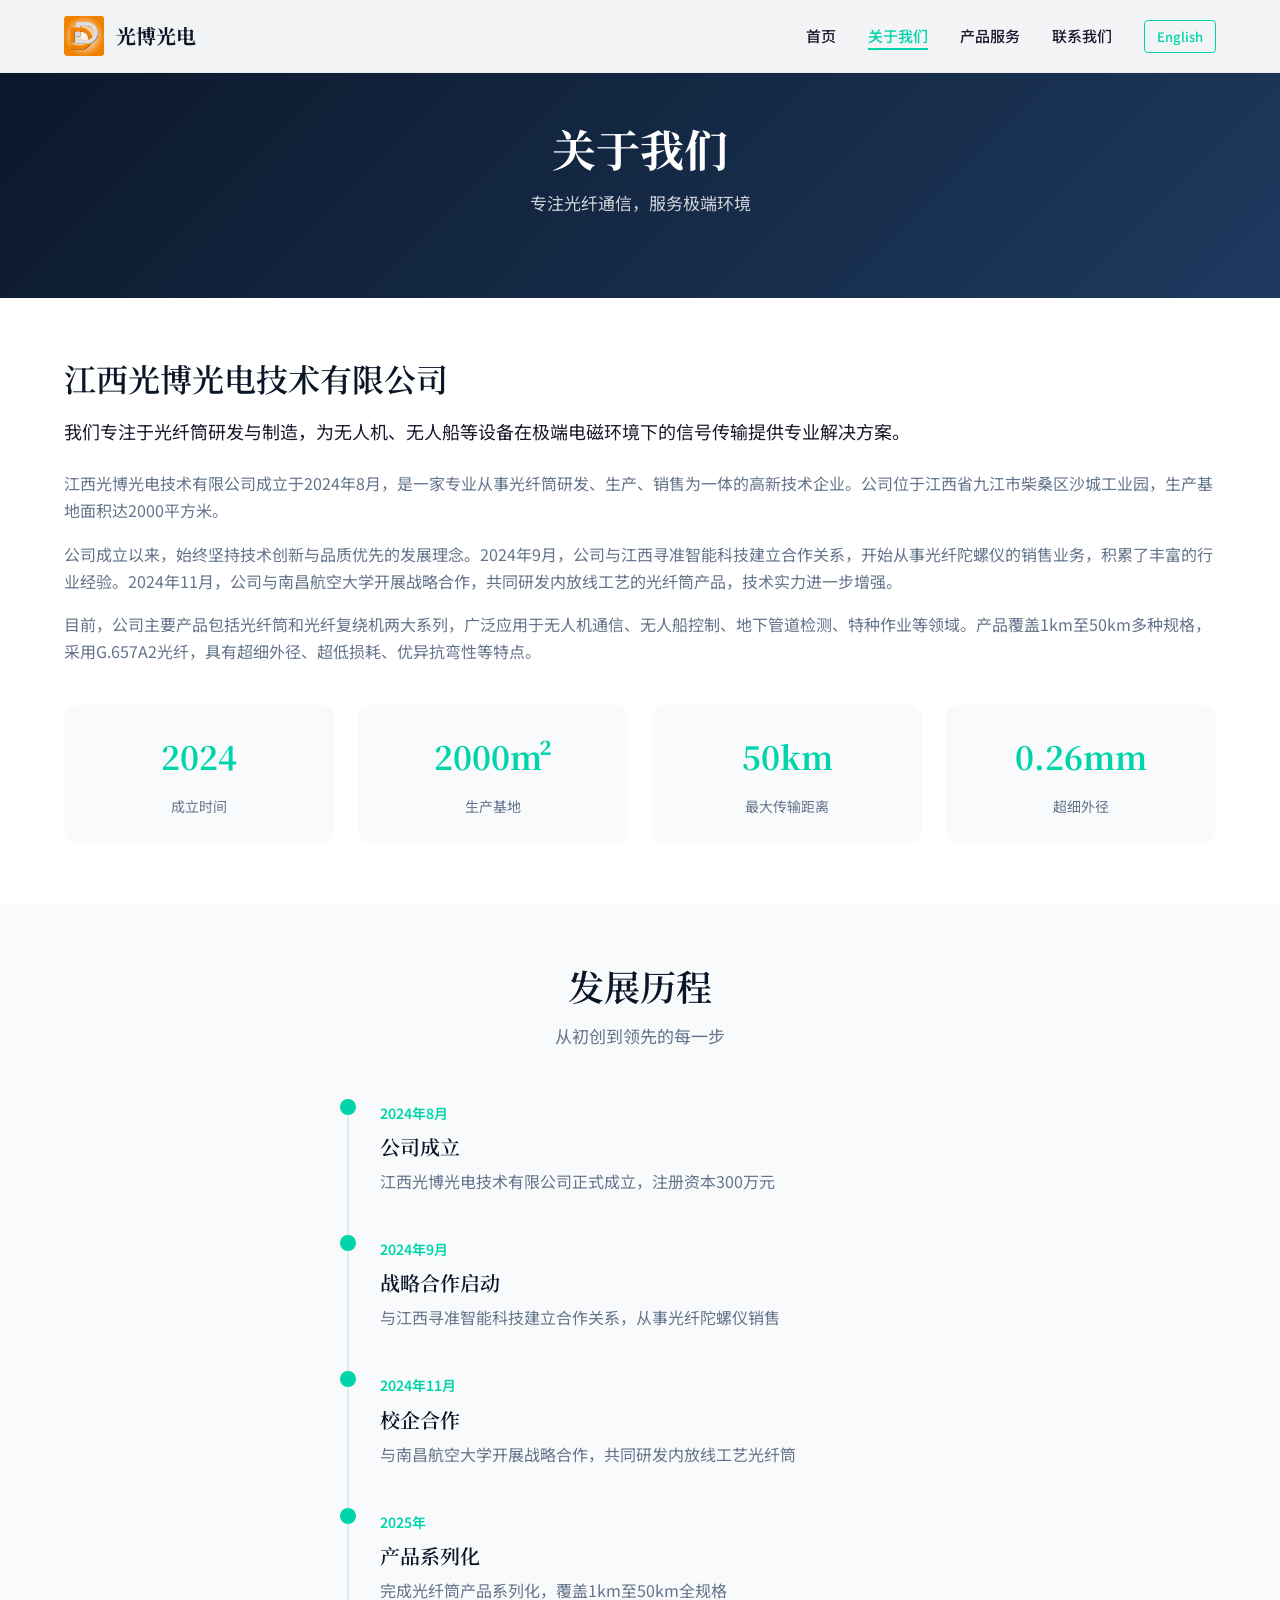
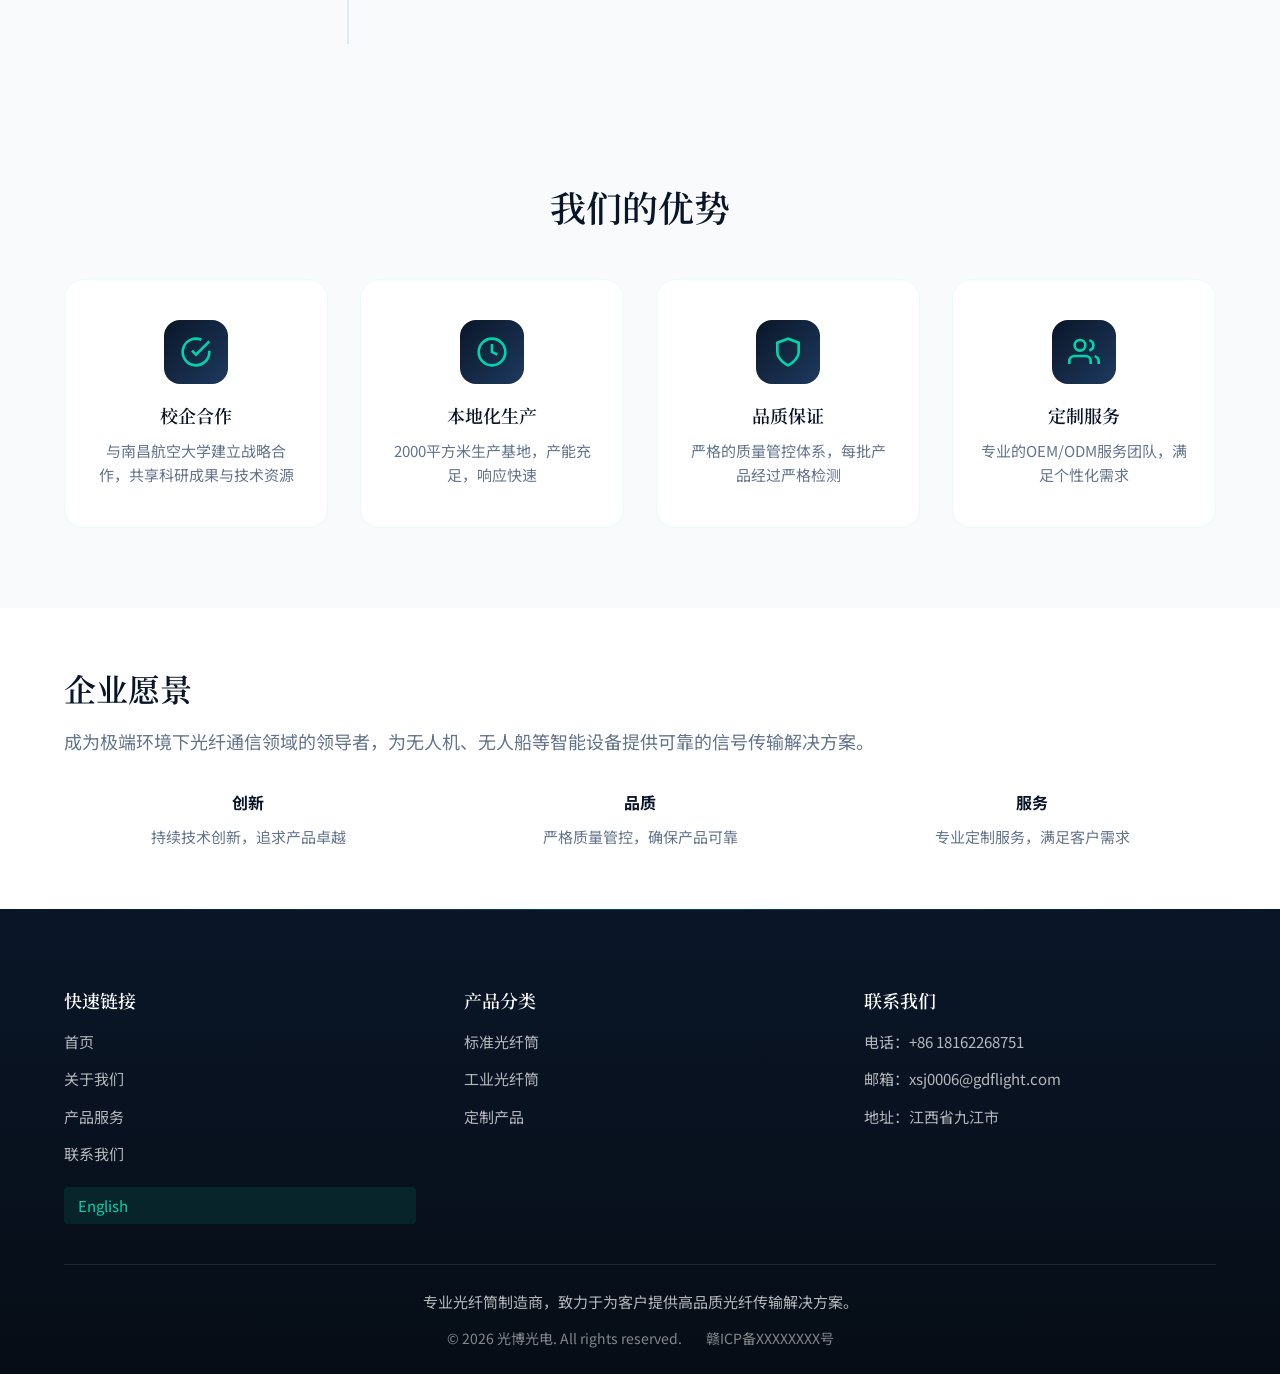
==== commit 24471baa: "更新页脚联系我们信息：电话、邮箱、地址" ====
--- a/about.html
+++ b/about.html
@@ -219,9 +219,9 @@
         <div class="footer-col">
           <h4 class="footer-title">联系我们</h4>
           <div class="footer-links">
-            <a href="tel:+8618162268751">+86 18162268751</a>
-            <a href="mailto:xsj0006@gdflight.com">xsj0006@gdflight.com</a>
-            <span>江西省九江市</span>
+            <span>电话：+86 18162268751</span>
+            <span>邮箱：xsj0006@gdflight.com</span>
+            <span>地址：江西省九江市</span>
           </div>
         </div>
       </div>
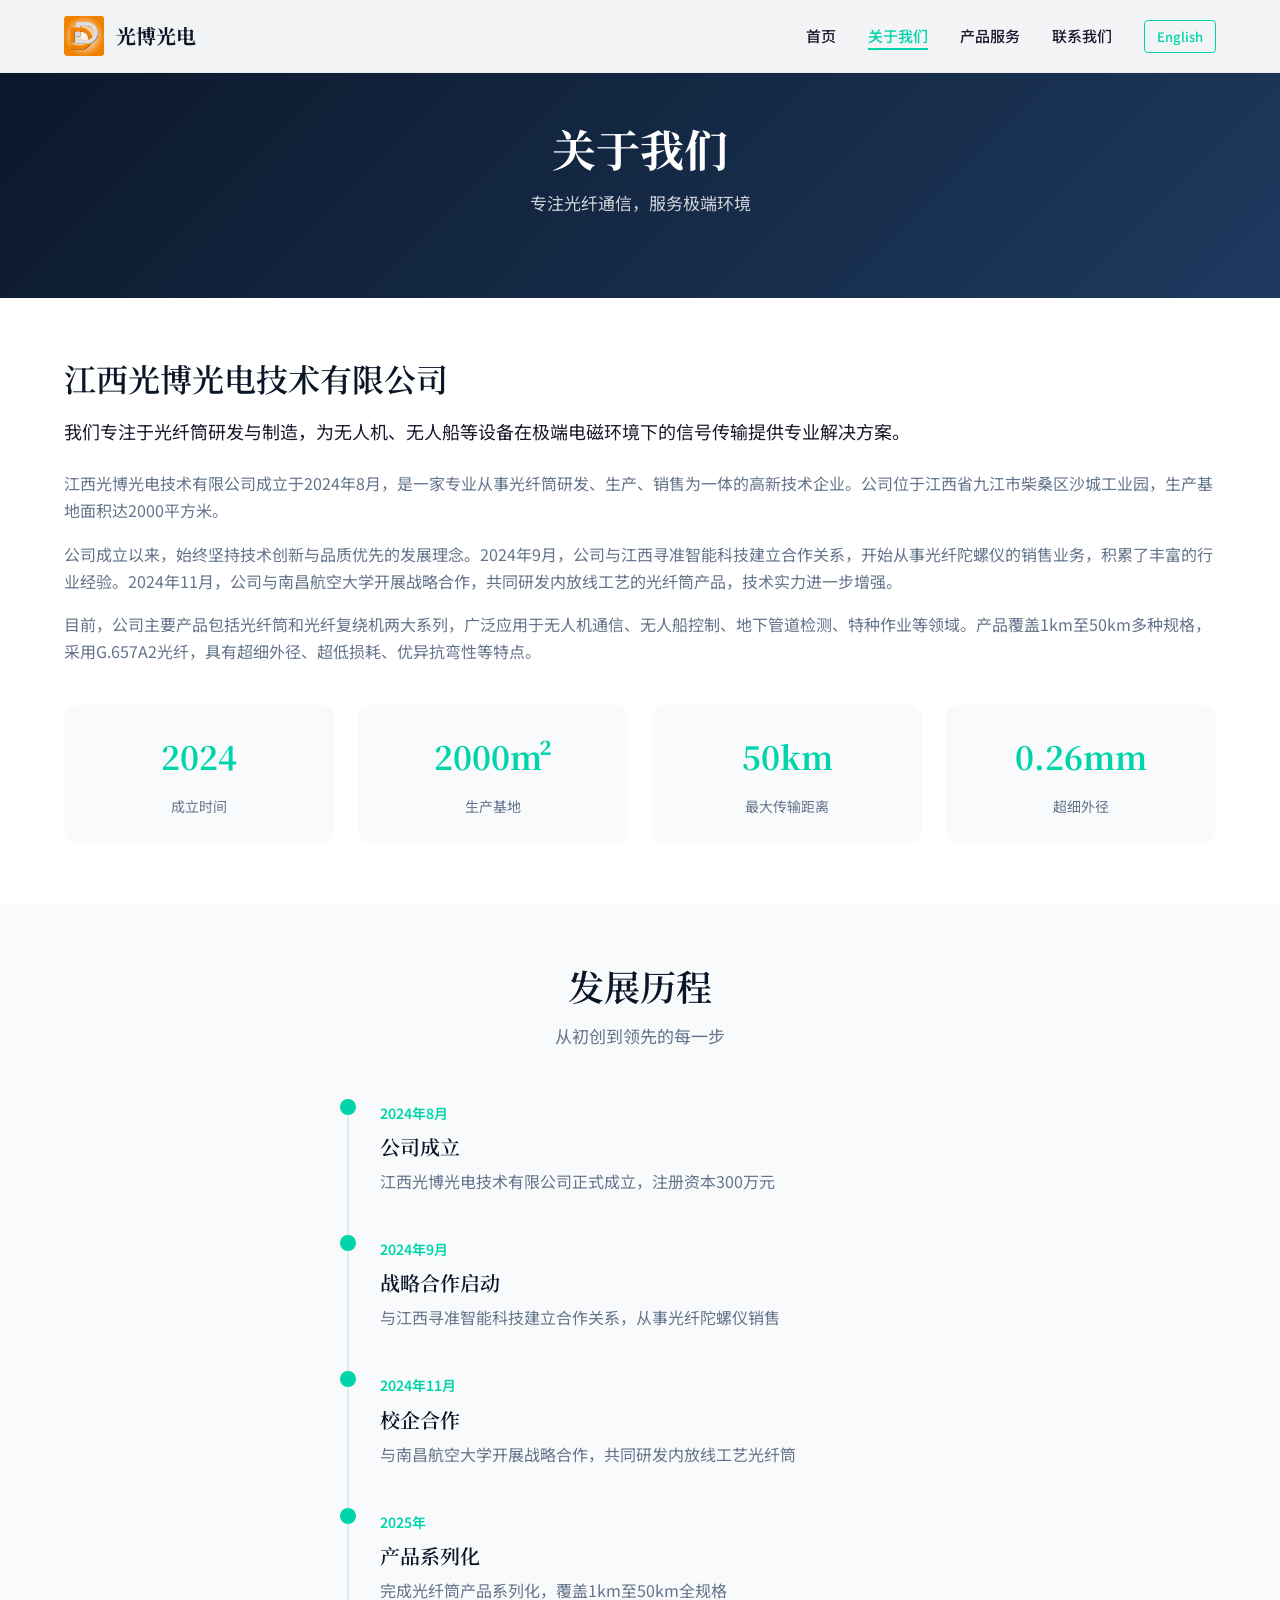
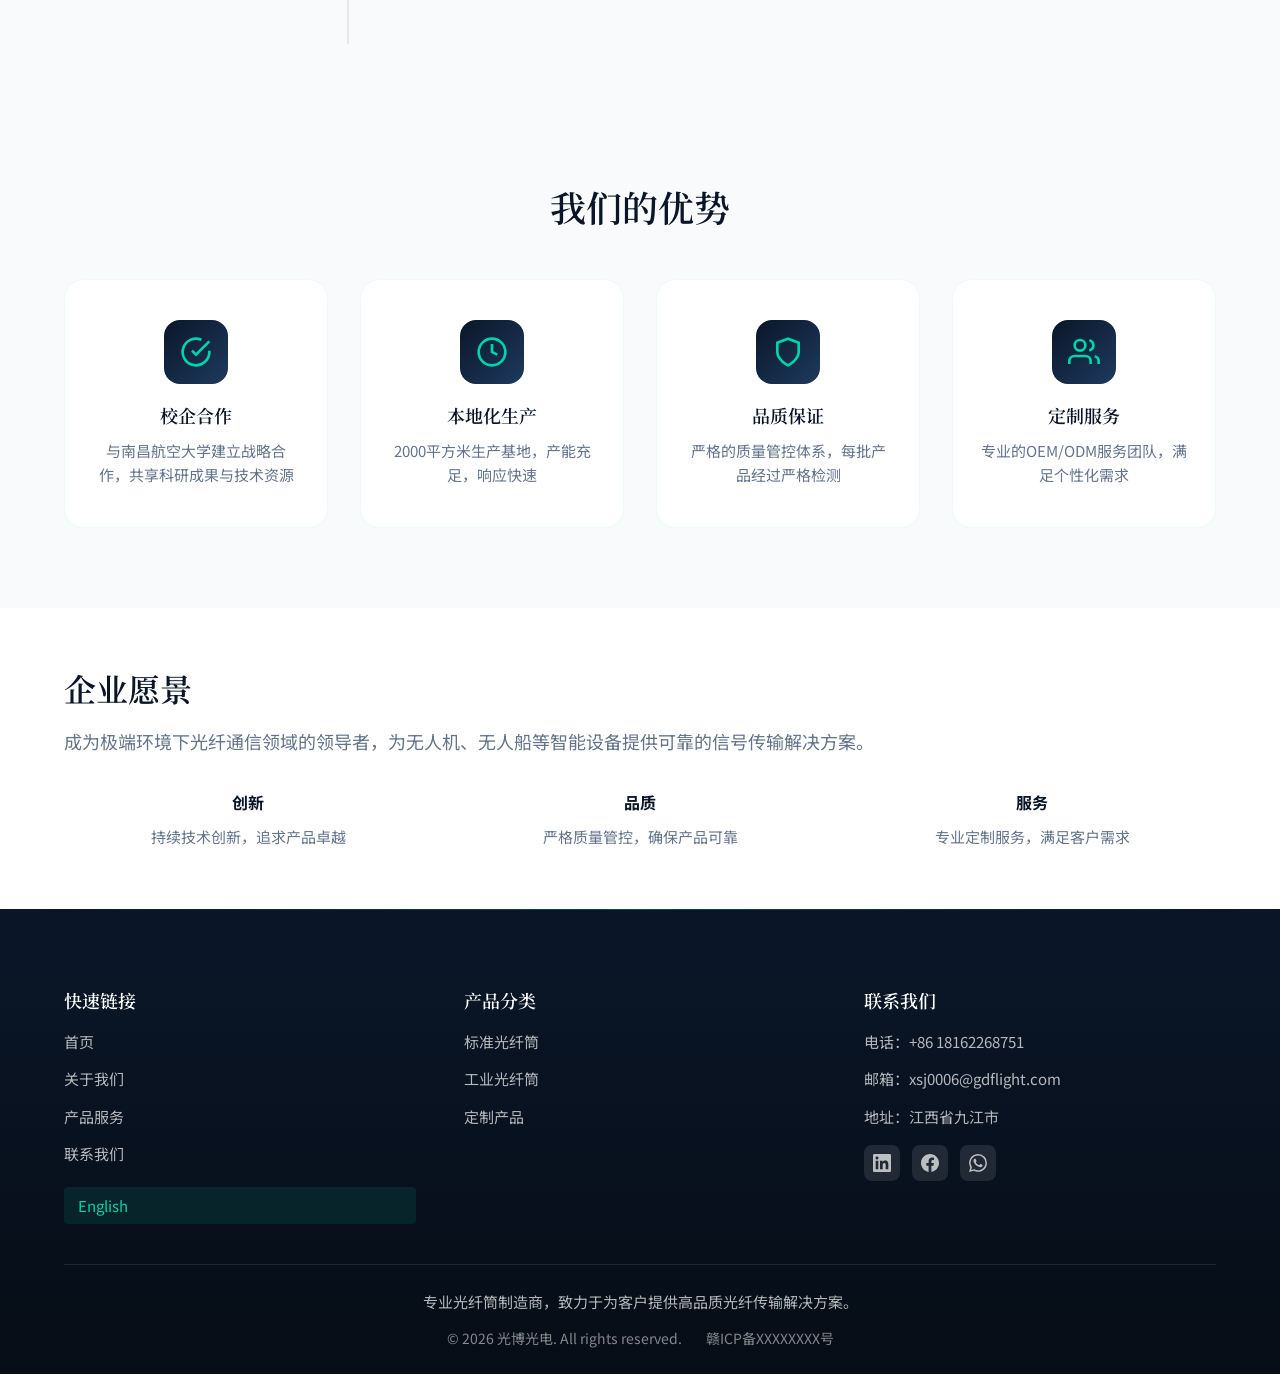
==== commit c9b2a8db: "添加页脚社交平台图标（LinkedIn、Facebook、WhatsApp）" ====
--- a/about.html
+++ b/about.html
@@ -223,6 +223,17 @@
             <span>邮箱：xsj0006@gdflight.com</span>
             <span>地址：江西省九江市</span>
           </div>
+          <div class="footer-social">
+            <a href="#" class="social-link" title="LinkedIn">
+              <svg viewBox="0 0 24 24" fill="currentColor"><path d="M20.447 20.452h-3.554v-5.569c0-1.328-.027-3.037-1.852-3.037-1.853 0-2.136 1.445-2.136 2.939v5.667H9.351V9h3.414v1.561h.046c.477-.9 1.637-1.85 3.37-1.85 3.601 0 4.267 2.37 4.267 5.455v6.286zM5.337 7.433c-1.144 0-2.063-.926-2.063-2.065 0-1.138.92-2.063 2.063-2.063 1.14 0 2.064.925 2.064 2.063 0 1.139-.925 2.065-2.064 2.065zm1.782 13.019H3.555V9h3.564v11.452zM22.225 0H1.771C.792 0 0 .774 0 1.729v20.542C0 23.227.792 24 1.771 24h20.451C23.2 24 24 23.227 24 22.271V1.729C24 .774 23.2 0 22.222 0h.003z"/></svg>
+            </a>
+            <a href="#" class="social-link" title="Facebook">
+              <svg viewBox="0 0 24 24" fill="currentColor"><path d="M24 12.073c0-6.627-5.373-12-12-12s-12 5.373-12 12c0 5.99 4.388 10.954 10.125 11.854v-8.385H7.078v-3.47h3.047V9.43c0-3.007 1.792-4.669 4.533-4.669 1.312 0 2.686.235 2.686.235v2.953H15.83c-1.491 0-1.956.925-1.956 1.874v2.25h3.328l-.532 3.47h-2.796v8.385C19.612 23.027 24 18.062 24 12.073z"/></svg>
+            </a>
+            <a href="#" class="social-link" title="WhatsApp">
+              <svg viewBox="0 0 24 24" fill="currentColor"><path d="M17.472 14.382c-.297-.149-1.758-.867-2.03-.967-.273-.099-.471-.148-.67.15-.197.297-.767.966-.94 1.162-.173.199-.347.223-.644.075-.297-.15-1.255-.463-2.39-1.475-.883-.788-1.48-1.761-1.653-2.059-.173-.297-.018-.458.13-.606.134-.133.298-.347.446-.52.149-.174.198-.298.298-.497.099-.198.05-.371-.025-.52-.075-.149-.669-1.612-.916-2.207-.242-.579-.487-.5-.669-.51-.173-.008-.371-.01-.57-.01-.198 0-.52.074-.792.372-.272.297-1.04 1.016-1.04 2.479 0 1.462 1.065 2.875 1.213 3.074.149.198 2.096 3.2 5.077 4.487.709.306 1.262.489 1.694.625.712.227 1.36.195 1.871.118.571-.085 1.758-.719 2.006-1.413.248-.694.248-1.289.173-1.413-.074-.124-.272-.198-.57-.347m-5.421 7.403h-.004a9.87 9.87 0 01-5.031-1.378l-.361-.214-3.741.982.998-3.648-.235-.374a9.86 9.86 0 01-1.51-5.26c.001-5.45 4.436-9.884 9.888-9.884 2.64 0 5.122 1.03 6.988 2.898a9.825 9.825 0 012.893 6.994c-.003 5.45-4.437 9.884-9.885 9.884m8.413-18.297A11.815 11.815 0 0012.05 0C5.495 0 .16 5.335.157 11.892c0 2.096.547 4.142 1.588 5.945L.057 24l6.305-1.654a11.882 11.882 0 005.683 1.448h.005c6.554 0 11.89-5.335 11.893-11.893a11.821 11.821 0 00-3.48-8.413z"/></svg>
+            </a>
+          </div>
         </div>
       </div>
       <div class="footer-bottom">
--- a/css/styles.css
+++ b/css/styles.css
@@ -1449,6 +1449,42 @@
   color: rgba(255, 255, 255, 0.7);
 }
 
+.footer-col .footer-links span {
+  font-size: 0.9375rem;
+  color: rgba(255, 255, 255, 0.7);
+}
+
+.footer-social {
+  display: flex;
+  gap: 12px;
+  margin-top: 16px;
+}
+
+.social-link {
+  display: flex;
+  align-items: center;
+  justify-content: center;
+  width: 36px;
+  height: 36px;
+  background: rgba(255, 255, 255, 0.1);
+  border-radius: 8px;
+  transition: var(--transition);
+}
+
+.social-link svg {
+  width: 18px;
+  height: 18px;
+  fill: rgba(255, 255, 255, 0.7);
+}
+
+.social-link:hover {
+  background: var(--color-accent);
+}
+
+.social-link:hover svg {
+  fill: var(--color-white);
+}
+
 .footer-col .footer-links a:hover {
   color: var(--color-accent);
 }
@@ -1585,4 +1621,106 @@
     flex-direction: column;
     gap: 8px;
   }
+
+  /* 英文版移动端优化 */
+  html[lang="en"] .hero-title,
+  :lang(en) .hero-title {
+    font-size: 1.75rem;
+    line-height: 1.3;
+  }
+
+  html[lang="en"] .hero-title span,
+  :lang(en) .hero-title span {
+    display: block;
+    margin-top: 8px;
+  }
+
+  html[lang="en"] .hero-subtitle,
+  :lang(en) .hero-subtitle {
+    font-size: 0.9375rem;
+    max-width: 100%;
+    padding: 0 16px;
+  }
+
+  html[lang="en"] .section-title,
+  :lang(en) .section-title {
+    font-size: 1.75rem;
+  }
+
+  html[lang="en"] .feature-card,
+  :lang(en) .feature-card {
+    padding: 24px 16px;
+  }
+
+  html[lang="en"] .feature-title,
+  :lang(en) .feature-title {
+    font-size: 1rem;
+  }
+
+  html[lang="en"] .feature-desc,
+  :lang(en) .feature-desc {
+    font-size: 0.875rem;
+  }
+
+  /* 英文版产品卡片移动端 */
+  html[lang="en"] .product-card,
+  :lang(en) .product-card {
+    margin-bottom: 16px;
+  }
+
+  html[lang="en"] .product-info h3,
+  :lang(en) .product-info h3 {
+    font-size: 1.125rem;
+  }
+
+  html[lang="en"] .product-info p,
+  :lang(en) .product-info p {
+    font-size: 0.8125rem;
+  }
+
+  /* 英文版应用场景移动端 */
+  html[lang="en"] .app-item,
+  :lang(en) .app-item {
+    height: 200px;
+    padding: 20px;
+  }
+
+  html[lang="en"] .app-item h3,
+  :lang(en) .app-item h3 {
+    font-size: 1.125rem;
+  }
+
+  html[lang="en"] .app-item p,
+  :lang(en) .app-item p {
+    font-size: 0.8125rem;
+  }
+
+  /* 英文版CTA移动端 */
+  html[lang="en"] .cta-title,
+  :lang(en) .cta-title {
+    font-size: 1.5rem;
+  }
+
+  html[lang="en"] .cta-text,
+  :lang(en) .cta-text {
+    font-size: 0.9375rem;
+    padding: 0 16px;
+  }
+
+  /* 英文版页脚移动端 */
+  html[lang="en"] .footer-col .footer-links span,
+  :lang(en) .footer-col .footer-links span {
+    font-size: 0.8125rem;
+  }
+
+  /* 产品参数区英文移动端 */
+  html[lang="en"] .spec-value,
+  :lang(en) .spec-value {
+    font-size: 1.25rem;
+  }
+
+  html[lang="en"] .spec-label,
+  :lang(en) .spec-label {
+    font-size: 0.75rem;
+  }
 }
